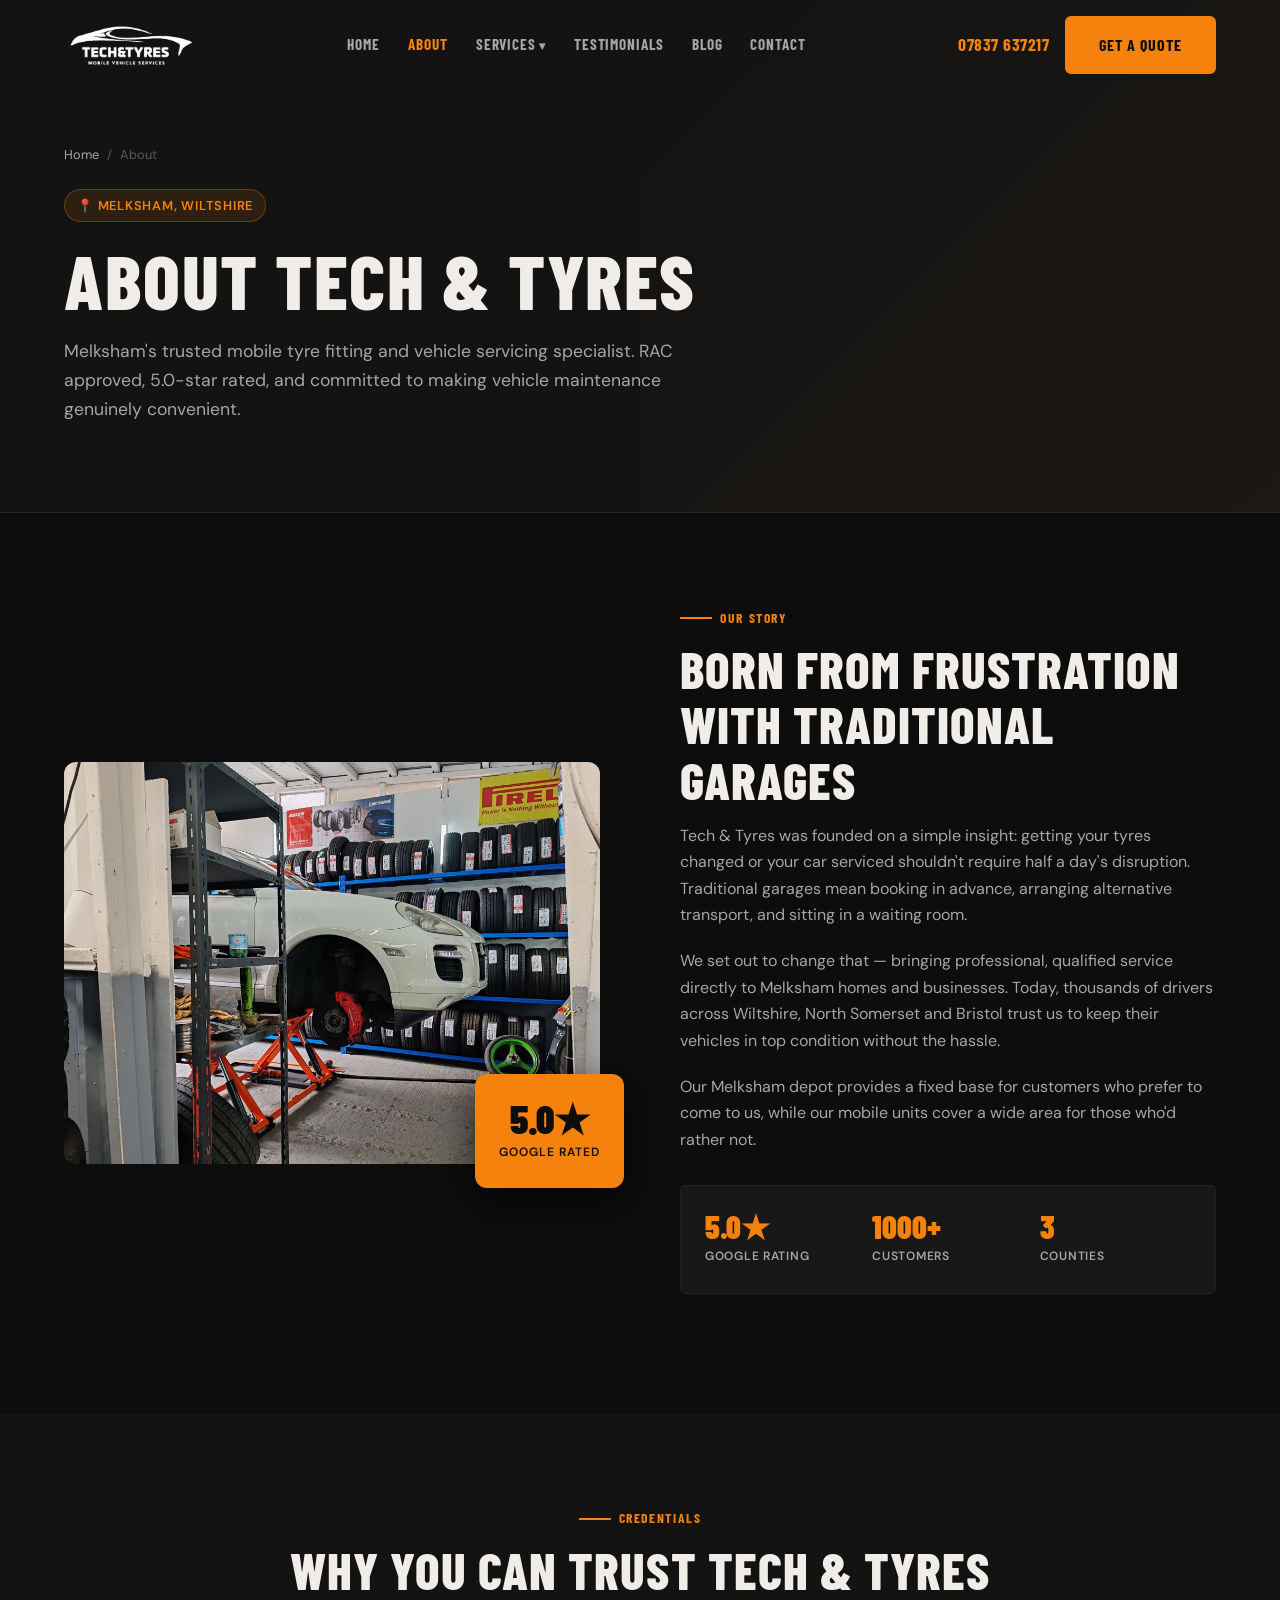
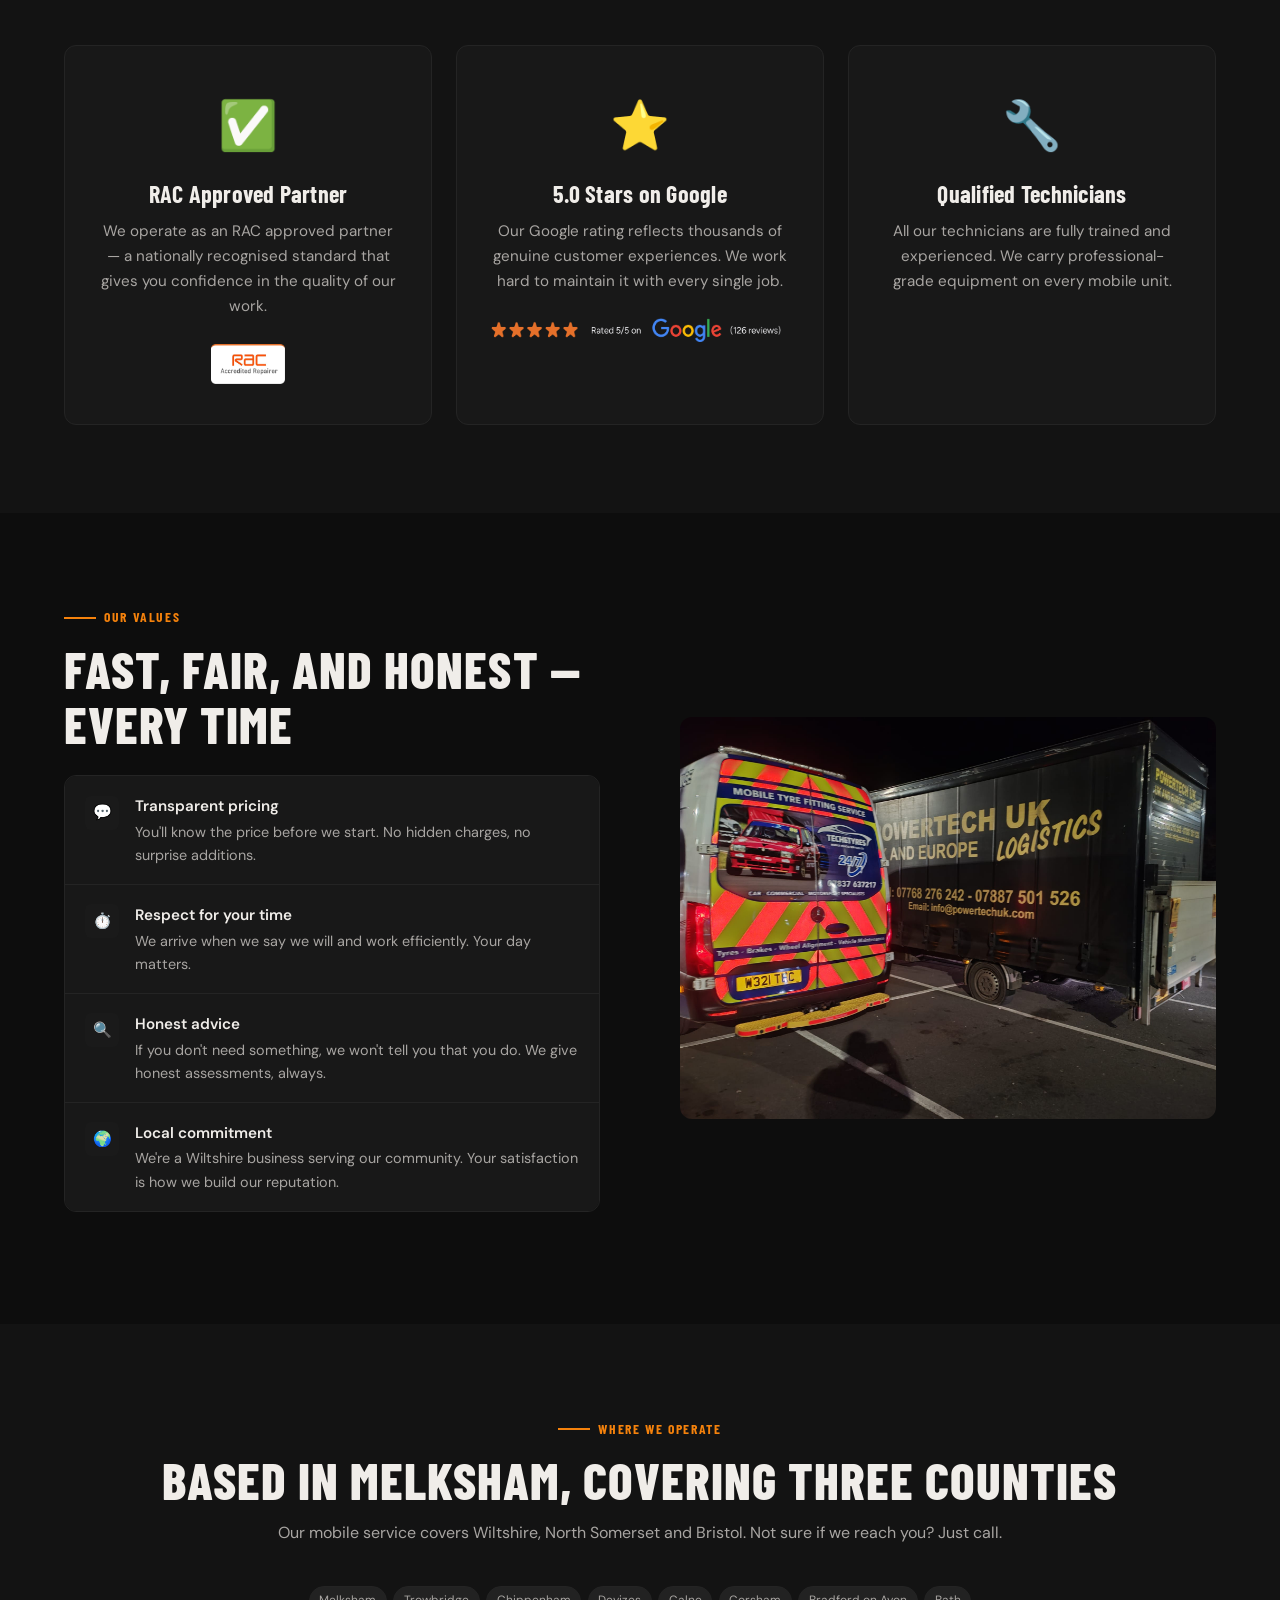
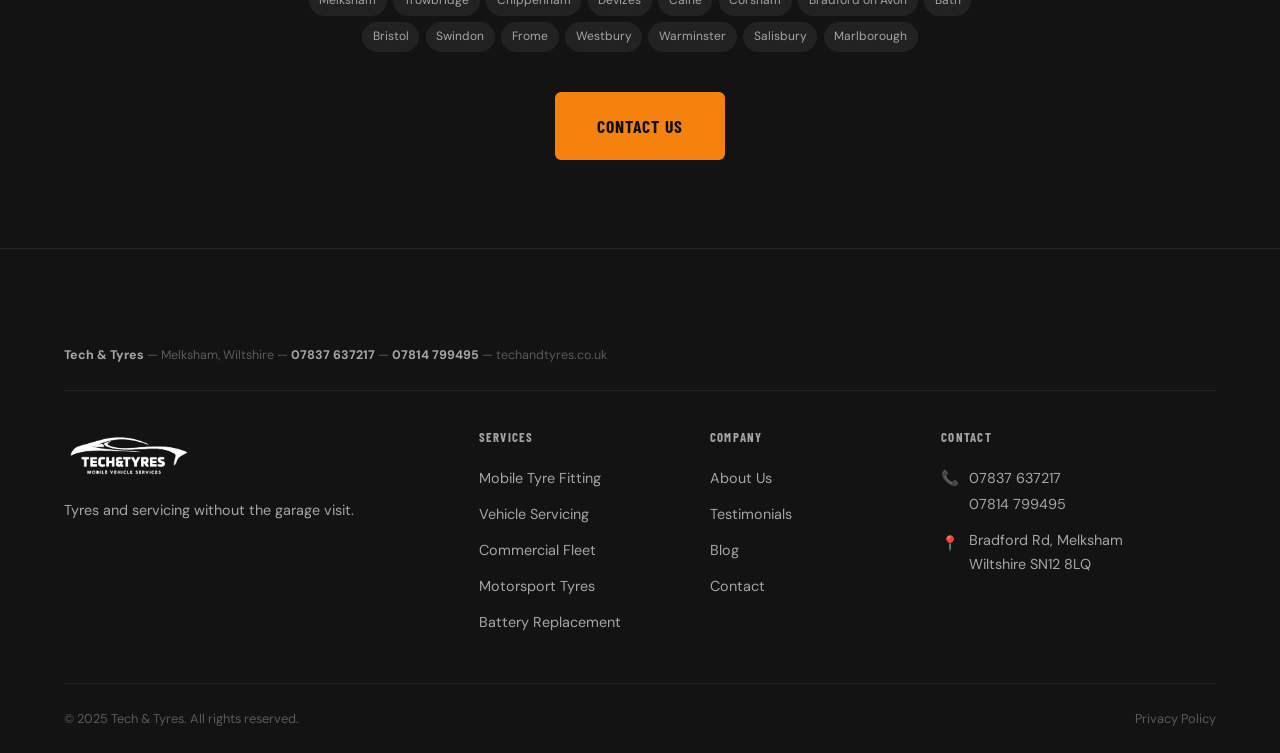
==== about.html @ 13a35263 "Initial commit" ====
<!DOCTYPE html>
<html lang="en">
<head>
  <meta charset="UTF-8">
  <meta name="viewport" content="width=device-width, initial-scale=1.0">
  <title>About Tech &amp; Tyres | Melksham, Wiltshire</title>
  <meta name="description" content="About Tech &amp; Tyres — RAC approved mobile tyre fitting and vehicle servicing based in Melksham, Wiltshire. Trusted by thousands of drivers across Wiltshire, North Somerset and Bristol.">
  <link rel="canonical" href="https://techandtyres.co.uk/about">
  <link rel="icon" href="downloaded-images/favicon.png" type="image/png">
  <link rel="stylesheet" href="css/styles.css">
</head>
<body>

<header class="header" id="header">
  <div class="header-inner">
    <a href="index.html" class="header-logo"><img src="downloaded-images/logo (2).png" alt="Tech &amp; Tyres" class="logo-light"></a>
    <nav class="nav-links">
      <a href="index.html">Home</a><a href="about.html" class="active">About</a>
      <div class="nav-dropdown"><a href="#">Services</a>
        <div class="dropdown-menu">
          <a href="mobile-tyre-fitting-melksham.html">Mobile Tyre Fitting</a>
          <a href="vehicle-servicing-melksham.html">Vehicle Servicing</a>
          <a href="commercial-fleet-tyre-services-wiltshire.html">Commercial Fleet</a>
          <a href="motorsport-tyres-wiltshire.html">Motorsport Tyres</a>
          <a href="battery-replacement-melksham.html">Battery Replacement</a>
        </div>
      </div>
      <a href="testimonials.html">Testimonials</a><a href="blog.html">Blog</a><a href="contact.html">Contact</a>
    </nav>
    <div class="header-cta">
      <a href="tel:07837637217" class="header-phone">07837 637217</a>
      <a href="contact.html" class="btn btn--primary">Get a Quote</a>
    </div>
    <button class="hamburger" aria-label="Open menu"><span></span><span></span><span></span></button>
  </div>
</header>
<nav class="mobile-nav">
  <a href="index.html">Home</a><a href="about.html">About</a>
  <a href="mobile-tyre-fitting-melksham.html" class="mobile-sub">Mobile Tyre Fitting</a>
  <a href="vehicle-servicing-melksham.html" class="mobile-sub">Vehicle Servicing</a>
  <a href="commercial-fleet-tyre-services-wiltshire.html" class="mobile-sub">Commercial Fleet</a>
  <a href="motorsport-tyres-wiltshire.html" class="mobile-sub">Motorsport Tyres</a>
  <a href="battery-replacement-melksham.html" class="mobile-sub">Battery Replacement</a>
  <a href="testimonials.html">Testimonials</a><a href="blog.html">Blog</a><a href="contact.html">Contact</a>
  <div class="mobile-nav-phone"><a href="tel:07837637217">07837 637217</a></div>
</nav>

<section class="page-hero">
  <div class="container page-hero-inner">
    <nav class="breadcrumb"><a href="index.html">Home</a><span>/</span><span>About</span></nav>
    <div class="location-tag">📍 Melksham, Wiltshire</div>
    <h1>About Tech &amp; Tyres</h1>
    <p>Melksham's trusted mobile tyre fitting and vehicle servicing specialist. RAC approved, 5.0-star rated, and committed to making vehicle maintenance genuinely convenient.</p>
  </div>
</section>

<!-- ABOUT STORY -->
<section class="section">
  <div class="container">
    <div class="about-split">
      <div class="about-img-wrap reveal">
        <img src="downloaded-images/depot-pirelli.jpg" alt="Tech &amp; Tyres depot Melksham" class="about-img-main">
        <div class="about-img-badge">
          <strong>5.0★</strong>
          <span>Google Rated</span>
        </div>
      </div>
      <div class="about-text reveal reveal-delay-2">
        <div class="section-label">Our Story</div>
        <h2>Born From Frustration With Traditional Garages</h2>
        <p>Tech &amp; Tyres was founded on a simple insight: getting your tyres changed or your car serviced shouldn't require half a day's disruption. Traditional garages mean booking in advance, arranging alternative transport, and sitting in a waiting room.</p>
        <p>We set out to change that — bringing professional, qualified service directly to Melksham homes and businesses. Today, thousands of drivers across Wiltshire, North Somerset and Bristol trust us to keep their vehicles in top condition without the hassle.</p>
        <p>Our Melksham depot provides a fixed base for customers who prefer to come to us, while our mobile units cover a wide area for those who'd rather not.</p>
        <div class="about-stats">
          <div class="about-stat"><strong>5.0★</strong><span>Google Rating</span></div>
          <div class="about-stat"><strong>1000+</strong><span>Customers</span></div>
          <div class="about-stat"><strong>3</strong><span>Counties</span></div>
        </div>
      </div>
    </div>
  </div>
</section>

<!-- CREDENTIALS -->
<section class="section section--dark">
  <div class="container">
    <div class="text-center reveal" style="margin-bottom: 3rem;">
      <div class="section-label" style="justify-content: center;">Credentials</div>
      <h2>Why You Can Trust Tech &amp; Tyres</h2>
    </div>
    <div class="grid-3">
      <div class="sidebar-card reveal reveal-delay-1" style="text-align: center; padding: 2.5rem 2rem;">
        <div style="font-size: 3rem; margin-bottom: 1rem;">✅</div>
        <h3 style="font-size: 1.5rem; margin-bottom: 0.75rem;">RAC Approved Partner</h3>
        <p style="color: var(--text-muted); font-size: 0.95rem;">We operate as an RAC approved partner — a nationally recognised standard that gives you confidence in the quality of our work.</p>
        <img src="downloaded-images/RAC.png" alt="RAC Approved" style="height: 40px; margin: 1.5rem auto 0;">
      </div>
      <div class="sidebar-card reveal reveal-delay-2" style="text-align: center; padding: 2.5rem 2rem;">
        <div style="font-size: 3rem; margin-bottom: 1rem;">⭐</div>
        <h3 style="font-size: 1.5rem; margin-bottom: 0.75rem;">5.0 Stars on Google</h3>
        <p style="color: var(--text-muted); font-size: 0.95rem;">Our Google rating reflects thousands of genuine customer experiences. We work hard to maintain it with every single job.</p>
        <img src="downloaded-images/Rating.png" alt="5.0 Star Rating" style="height: 24px; margin: 1.5rem auto 0;">
      </div>
      <div class="sidebar-card reveal reveal-delay-3" style="text-align: center; padding: 2.5rem 2rem;">
        <div style="font-size: 3rem; margin-bottom: 1rem;">🔧</div>
        <h3 style="font-size: 1.5rem; margin-bottom: 0.75rem;">Qualified Technicians</h3>
        <p style="color: var(--text-muted); font-size: 0.95rem;">All our technicians are fully trained and experienced. We carry professional-grade equipment on every mobile unit.</p>
      </div>
    </div>
  </div>
</section>

<!-- WHAT WE BELIEVE -->
<section class="section">
  <div class="container">
    <div class="grid-2 reveal" style="gap: 5rem;">
      <div>
        <div class="section-label">Our Values</div>
        <h2>Fast, Fair, and Honest — Every Time</h2>
        <div class="feature-list" style="margin-top: 1.5rem;">
          <div class="feature-item"><div class="feature-icon">💬</div><div><strong>Transparent pricing</strong><p>You'll know the price before we start. No hidden charges, no surprise additions.</p></div></div>
          <div class="feature-item"><div class="feature-icon">⏱️</div><div><strong>Respect for your time</strong><p>We arrive when we say we will and work efficiently. Your day matters.</p></div></div>
          <div class="feature-item"><div class="feature-icon">🔍</div><div><strong>Honest advice</strong><p>If you don't need something, we won't tell you that you do. We give honest assessments, always.</p></div></div>
          <div class="feature-item"><div class="feature-icon">🌍</div><div><strong>Local commitment</strong><p>We're a Wiltshire business serving our community. Your satisfaction is how we build our reputation.</p></div></div>
        </div>
      </div>
      <div>
        <img src="downloaded-images/van-night.jpg" alt="Tech &amp; Tyres mobile service van" style="border-radius: 12px; width: 100%; aspect-ratio: 4/3; object-fit: cover;">
      </div>
    </div>
  </div>
</section>

<!-- COVERAGE -->
<section class="section section--dark">
  <div class="container">
    <div class="text-center reveal" style="margin-bottom: 2.5rem;">
      <div class="section-label" style="justify-content: center;">Where We Operate</div>
      <h2>Based in Melksham, Covering Three Counties</h2>
      <p style="color: var(--text-muted); margin: 0.75rem auto 0;">Our mobile service covers Wiltshire, North Somerset and Bristol. Not sure if we reach you? Just call.</p>
    </div>
    <div class="coverage-tags reveal" style="justify-content: center; max-width: 700px; margin: 0 auto 2.5rem;">
      <span class="coverage-tag">Melksham</span><span class="coverage-tag">Trowbridge</span><span class="coverage-tag">Chippenham</span>
      <span class="coverage-tag">Devizes</span><span class="coverage-tag">Calne</span><span class="coverage-tag">Corsham</span>
      <span class="coverage-tag">Bradford on Avon</span><span class="coverage-tag">Bath</span><span class="coverage-tag">Bristol</span>
      <span class="coverage-tag">Swindon</span><span class="coverage-tag">Frome</span><span class="coverage-tag">Westbury</span>
      <span class="coverage-tag">Warminster</span><span class="coverage-tag">Salisbury</span><span class="coverage-tag">Marlborough</span>
    </div>
    <div class="text-center reveal">
      <a href="contact.html" class="btn btn--primary btn--lg">Contact Us</a>
    </div>
  </div>
</section>

<footer class="footer">
  <div class="container">
    <div class="footer-nap"><p><strong>Tech &amp; Tyres</strong> — Melksham, Wiltshire — <strong>07837 637217</strong> — <strong>07814 799495</strong> — <a href="https://techandtyres.co.uk">techandtyres.co.uk</a></p></div>
    <div class="footer-grid">
      <div class="footer-brand"><img src="downloaded-images/logo (2).png" alt="Tech &amp; Tyres" class="footer-logo"><p class="footer-tagline">Tyres and servicing without the garage visit.</p></div>
      <div class="footer-col"><h5>Services</h5><ul class="footer-links">
        <li><a href="mobile-tyre-fitting-melksham.html">Mobile Tyre Fitting</a></li>
        <li><a href="vehicle-servicing-melksham.html">Vehicle Servicing</a></li>
        <li><a href="commercial-fleet-tyre-services-wiltshire.html">Commercial Fleet</a></li>
        <li><a href="motorsport-tyres-wiltshire.html">Motorsport Tyres</a></li>
        <li><a href="battery-replacement-melksham.html">Battery Replacement</a></li>
      </ul></div>
      <div class="footer-col"><h5>Company</h5><ul class="footer-links">
        <li><a href="about.html">About Us</a></li><li><a href="testimonials.html">Testimonials</a></li><li><a href="blog.html">Blog</a></li><li><a href="contact.html">Contact</a></li>
      </ul></div>
      <div class="footer-col"><h5>Contact</h5>
        <div class="footer-contact-item"><span class="footer-icon">📞</span><div><a href="tel:07837637217">07837 637217</a><br><a href="tel:07814799495">07814 799495</a></div></div>
        <div class="footer-contact-item"><span class="footer-icon">📍</span><span>Bradford Rd, Melksham<br>Wiltshire SN12 8LQ</span></div>
      </div>
    </div>
    <div class="footer-bottom"><p>© 2025 Tech &amp; Tyres. All rights reserved.</p><p><a href="#">Privacy Policy</a></p></div>
  </div>
</footer>
<div class="mobile-sticky-cta"><a href="tel:07837637217">📞 Call Now — 07837 637217</a></div>
<script src="js/main.js"></script>
</body>
</html>
---- css/styles.css ----
/* ============================================================
   TECH & TYRES — Design System
   Industrial Workshop Aesthetic
   Fonts: Barlow Condensed (headings) + DM Sans (body)
   Accent: Molten Amber #F5820C on Near-Black #0C0C0C
   ============================================================ */

@import url('https://fonts.googleapis.com/css2?family=Barlow+Condensed:wght@400;600;700;800;900&family=DM+Sans:ital,opsz,wght@0,9..40,300;0,9..40,400;0,9..40,500;0,9..40,600;1,9..40,400&display=swap');

/* ─── DESIGN TOKENS ─── */
:root {
  --bg:            #0D0D0D;
  --bg-2:          #131313;
  --bg-3:          #1A1A1A;
  --bg-4:          #222222;
  --card:          #181818;
  --card-hover:    #202020;

  --accent:        #F5820C;
  --accent-light:  #FF9A30;
  --accent-dark:   #D4690A;
  --accent-glow:   rgba(245, 130, 12, 0.12);

  --text:          #F0EDE9;
  --text-muted:    #A8A5A2;
  --text-faint:    #5A5A5A;
  --border:        #242424;
  --border-light:  #2E2E2E;

  --steel:         #5B7FA6;
  --success:       #3FB950;
  --white:         #FFFFFF;

  --font-head:     'Barlow Condensed', sans-serif;
  --font-body:     'DM Sans', sans-serif;

  --container:     1200px;
  --radius:        6px;
  --radius-lg:     12px;

  --shadow:        0 4px 20px rgba(0,0,0,0.5);
  --shadow-lg:     0 12px 40px rgba(0,0,0,0.7);
  --shadow-accent: 0 0 30px rgba(245, 130, 12, 0.25);

  --transition:    0.25s ease;
  --transition-slow: 0.4s ease;
}

/* ─── RESET & BASE ─── */
*, *::before, *::after { box-sizing: border-box; margin: 0; padding: 0; }
html { scroll-behavior: smooth; }
body {
  font-family: var(--font-body);
  background: var(--bg);
  color: var(--text);
  font-size: 16px;
  line-height: 1.65;
  -webkit-font-smoothing: antialiased;
  overflow-x: hidden;
}
img { max-width: 100%; height: auto; display: block; }
a { color: inherit; text-decoration: none; }
ul { list-style: none; }
button { cursor: pointer; font-family: var(--font-body); }
input, textarea, select {
  font-family: var(--font-body);
  font-size: 1rem;
}

/* ─── TYPOGRAPHY ─── */
h1, h2, h3, h4, h5 {
  font-family: var(--font-head);
  line-height: 1.08;
  font-weight: 800;
  color: var(--text);
}
h1, h2 {
  text-transform: uppercase;
  letter-spacing: 0.02em;
}
h3 {
  font-size: clamp(1.35rem, 2.5vw, 1.85rem);
  font-weight: 700;
  letter-spacing: 0.01em;
}
h4 { font-size: 1.2rem; font-weight: 700; letter-spacing: 0.01em; }
h5 { font-size: 1rem; font-weight: 700; text-transform: uppercase; letter-spacing: 0.06em; }
h1 { font-size: clamp(2.8rem, 6vw, 5.5rem); }
h2 { font-size: clamp(2rem, 4vw, 3.5rem); }
p { max-width: 68ch; }

.text-accent { color: var(--accent); }
.text-muted   { color: var(--text-muted); }
.text-center  { text-align: center; }
.text-upper   { text-transform: uppercase; letter-spacing: 0.08em; font-size: 0.8rem; font-weight: 600; }

/* ─── LAYOUT UTILITIES ─── */
.container {
  max-width: var(--container);
  margin: 0 auto;
  padding: 0 1.5rem;
}
.section { padding: 5.5rem 0; }
.section--dark { background: var(--bg-2); }
.section--darker { background: var(--bg-3); }

.grid-2 { display: grid; grid-template-columns: 1fr 1fr; gap: 2rem; align-items: center; }
.grid-3 { display: grid; grid-template-columns: repeat(3, 1fr); gap: 1.5rem; }
.grid-4 { display: grid; grid-template-columns: repeat(4, 1fr); gap: 1.5rem; }
.flex-center { display: flex; align-items: center; justify-content: center; }
.flex-between { display: flex; align-items: center; justify-content: space-between; }
.flex-gap { display: flex; align-items: center; gap: 1rem; flex-wrap: wrap; }
.mt-1 { margin-top: 0.5rem; }
.mt-2 { margin-top: 1rem; }
.mt-3 { margin-top: 1.5rem; }
.mt-4 { margin-top: 2rem; }

/* ─── SECTION LABEL ─── */
.section-label {
  display: inline-flex;
  align-items: center;
  gap: 0.5rem;
  font-family: var(--font-head);
  font-size: 0.85rem;
  font-weight: 700;
  text-transform: uppercase;
  letter-spacing: 0.12em;
  color: var(--accent);
  margin-bottom: 0.75rem;
}
.section-label::before {
  content: '';
  display: inline-block;
  width: 2rem;
  height: 2px;
  background: var(--accent);
}
.section-heading {
  margin-bottom: 0.75rem;
}
.section-heading + p {
  color: var(--text-muted);
  margin-bottom: 3rem;
  font-size: 1.05rem;
}

/* ─── HAZARD DIVIDER ─── */
.hazard-divider {
  height: 4px;
  background: repeating-linear-gradient(
    -60deg,
    var(--accent)   0px,
    var(--accent)   12px,
    transparent     12px,
    transparent     22px
  );
  opacity: 0.6;
  margin: 1rem 0;
}

/* ─── BUTTONS ─── */
.btn {
  display: inline-flex;
  align-items: center;
  gap: 0.5rem;
  padding: 0.85rem 2rem;
  font-family: var(--font-head);
  font-size: 1rem;
  font-weight: 700;
  text-transform: uppercase;
  letter-spacing: 0.06em;
  border-radius: var(--radius);
  border: 2px solid transparent;
  transition: all var(--transition);
  white-space: nowrap;
}
.btn--primary {
  background: var(--accent);
  color: var(--bg);
  border-color: var(--accent);
}
.btn--primary:hover {
  background: var(--accent-light);
  border-color: var(--accent-light);
  transform: translateY(-2px);
  box-shadow: var(--shadow-accent);
}
.btn--outline {
  background: transparent;
  color: var(--text);
  border-color: var(--border-light);
}
.btn--outline:hover {
  border-color: var(--accent);
  color: var(--accent);
  transform: translateY(-2px);
}
.btn--ghost {
  background: transparent;
  color: var(--accent);
  border-color: var(--accent);
}
.btn--ghost:hover {
  background: var(--accent);
  color: var(--bg);
}
.btn--lg {
  padding: 1.1rem 2.5rem;
  font-size: 1.1rem;
}
.btn-group {
  display: flex;
  gap: 1rem;
  flex-wrap: wrap;
}

/* ─── HEADER ─── */
.header {
  position: fixed;
  top: 0; left: 0; right: 0;
  z-index: 1000;
  background: transparent;
  transition: background var(--transition-slow), box-shadow var(--transition-slow), border-color var(--transition-slow);
  border-bottom: 1px solid transparent;
}
.header.scrolled {
  background: rgba(13, 13, 13, 0.96);
  border-bottom-color: var(--border);
  backdrop-filter: blur(16px);
  -webkit-backdrop-filter: blur(16px);
}
.header-inner {
  display: flex;
  align-items: center;
  justify-content: space-between;
  padding: 1rem 1.5rem;
  max-width: var(--container);
  margin: 0 auto;
}
.header-logo img {
  height: 50px;
  width: auto;
}
.header-logo .logo-dark { display: none; }
.header-logo .logo-light { display: block; }

/* NAV */
.nav-links {
  display: flex;
  align-items: center;
  gap: 0.25rem;
}
.nav-links a {
  font-family: var(--font-head);
  font-size: 0.95rem;
  font-weight: 700;
  text-transform: uppercase;
  letter-spacing: 0.06em;
  color: var(--text-muted);
  padding: 0.5rem 0.75rem;
  border-radius: var(--radius);
  transition: color var(--transition);
}
.nav-links a:hover,
.nav-links a.active { color: var(--accent); }

/* Services dropdown */
.nav-dropdown { position: relative; }
.nav-dropdown > a::after {
  content: ' ▾';
  font-size: 0.75rem;
}
.dropdown-menu {
  display: none;
  position: absolute;
  top: calc(100% + 0.5rem);
  left: 0;
  background: var(--bg-3);
  border: 1px solid var(--border-light);
  border-radius: var(--radius);
  min-width: 260px;
  padding: 0.5rem 0;
  box-shadow: var(--shadow-lg);
  z-index: 100;
}
.nav-dropdown:hover .dropdown-menu { display: block; }
.dropdown-menu a {
  display: block;
  padding: 0.6rem 1.25rem;
  font-size: 0.88rem;
  border-radius: 0;
  white-space: nowrap;
}
.dropdown-menu a:hover { background: var(--bg-4); }

.header-cta {
  display: flex;
  align-items: center;
  gap: 1rem;
}
.header-phone {
  font-family: var(--font-head);
  font-size: 1.1rem;
  font-weight: 700;
  color: var(--accent);
  letter-spacing: 0.03em;
}
.header-phone:hover { color: var(--accent-light); }

/* HAMBURGER */
.hamburger {
  display: none;
  flex-direction: column;
  gap: 5px;
  background: none;
  border: none;
  padding: 0.25rem;
}
.hamburger span {
  display: block;
  width: 24px;
  height: 2px;
  background: var(--text);
  transition: all var(--transition);
}
.hamburger.open span:nth-child(1) { transform: translateY(7px) rotate(45deg); }
.hamburger.open span:nth-child(2) { opacity: 0; }
.hamburger.open span:nth-child(3) { transform: translateY(-7px) rotate(-45deg); }

/* MOBILE NAV OVERLAY */
.mobile-nav {
  display: none;
  position: fixed;
  inset: 0;
  background: var(--bg);
  z-index: 999;
  padding: 6rem 2rem 2rem;
  flex-direction: column;
  gap: 0.5rem;
  overflow-y: auto;
}
.mobile-nav.open { display: flex; }
.mobile-nav a {
  font-family: var(--font-head);
  font-size: 2rem;
  font-weight: 800;
  text-transform: uppercase;
  letter-spacing: 0.04em;
  color: var(--text);
  padding: 0.5rem 0;
  border-bottom: 1px solid var(--border);
  transition: color var(--transition);
}
.mobile-nav a:hover { color: var(--accent); }
.mobile-nav .mobile-sub {
  padding-left: 1.5rem;
  font-size: 1.4rem;
  color: var(--text-muted);
}
.mobile-nav-phone {
  margin-top: auto;
  padding-top: 2rem;
  font-family: var(--font-head);
  font-size: 1.5rem;
  font-weight: 700;
  color: var(--accent);
}

/* ─── HERO (HOMEPAGE) ─── */
.hero {
  position: relative;
  min-height: 100vh;
  display: flex;
  align-items: center;
  overflow: hidden;
  background: var(--bg);
}
.hero-bg {
  position: absolute;
  inset: 0;
  background-image: url('../downloaded-images/Hero.png');
  background-size: cover;
  background-position: center 30%;
  opacity: 0.35;
  filter: grayscale(30%);
}
.hero-bg::after {
  content: '';
  position: absolute;
  inset: 0;
  background: linear-gradient(
    105deg,
    rgba(12,12,12,0.98) 0%,
    rgba(12,12,12,0.82) 50%,
    rgba(12,12,12,0.4) 100%
  );
}
.hero-content {
  position: relative;
  z-index: 2;
  max-width: var(--container);
  margin: 0 auto;
  padding: 0 1.5rem;
  padding-top: 7rem;
}
.hero-eyebrow {
  display: inline-flex;
  align-items: center;
  gap: 0.75rem;
  font-family: var(--font-head);
  font-size: 0.85rem;
  font-weight: 700;
  text-transform: uppercase;
  letter-spacing: 0.15em;
  color: var(--accent);
  margin-bottom: 1.25rem;
  opacity: 0;
  animation: fadeUp 0.6s ease 0.2s forwards;
}
.hero-eyebrow::before {
  content: '';
  width: 2.5rem;
  height: 2px;
  background: var(--accent);
}
.hero h1 {
  font-size: clamp(3rem, 7vw, 6.5rem);
  font-weight: 900;
  line-height: 0.95;
  max-width: 14ch;
  opacity: 0;
  animation: fadeUp 0.7s ease 0.35s forwards;
}
.hero h1 em {
  font-style: normal;
  color: var(--accent);
}
.hero-sub {
  font-size: clamp(1rem, 1.8vw, 1.2rem);
  color: var(--text-muted);
  max-width: 48ch;
  margin-top: 1.5rem;
  opacity: 0;
  animation: fadeUp 0.7s ease 0.5s forwards;
}
.hero-actions {
  display: flex;
  gap: 1rem;
  flex-wrap: wrap;
  margin-top: 2.5rem;
  opacity: 0;
  animation: fadeUp 0.7s ease 0.65s forwards;
}
.hero-phone-cta {
  display: flex;
  align-items: center;
  gap: 0.75rem;
  margin-top: 2.5rem;
  padding: 1.25rem 2rem;
  background: rgba(245, 130, 12, 0.08);
  border: 1px solid rgba(245, 130, 12, 0.3);
  border-radius: var(--radius);
  opacity: 0;
  animation: fadeUp 0.7s ease 0.8s forwards;
  max-width: fit-content;
}
.hero-phone-cta .phone-icon {
  width: 42px; height: 42px;
  background: var(--accent);
  border-radius: 50%;
  display: flex; align-items: center; justify-content: center;
  font-size: 1.2rem;
  flex-shrink: 0;
}
.hero-phone-cta .phone-label {
  font-size: 0.75rem;
  text-transform: uppercase;
  letter-spacing: 0.1em;
  color: var(--text-muted);
  font-weight: 600;
}
.hero-phone-cta .phone-num {
  font-family: var(--font-head);
  font-size: 1.6rem;
  font-weight: 800;
  color: var(--accent);
  letter-spacing: 0.03em;
  line-height: 1;
}
.hero-scroll {
  position: absolute;
  bottom: 2.5rem;
  left: 50%;
  transform: translateX(-50%);
  display: flex;
  flex-direction: column;
  align-items: center;
  gap: 0.5rem;
  color: var(--text-faint);
  font-size: 0.7rem;
  text-transform: uppercase;
  letter-spacing: 0.1em;
  z-index: 2;
  animation: bounce 2s infinite;
}
.scroll-line {
  width: 1px;
  height: 3rem;
  background: linear-gradient(to bottom, var(--accent), transparent);
}

/* ─── TRUST BAR ─── */
.trust-bar {
  background: var(--bg-2);
  border-top: 1px solid var(--border);
  border-bottom: 1px solid var(--border);
  padding: 0;
}
.trust-bar-inner {
  display: flex;
  align-items: stretch;
  justify-content: center;
  gap: 0;
  flex-wrap: wrap;
}
.trust-item {
  display: flex;
  align-items: center;
  gap: 0.75rem;
  padding: 1.1rem 1.75rem;
  border-right: 1px solid var(--border);
}
.trust-item:last-child { border-right: none; }
.trust-icon {
  width: 36px; height: 36px;
  background: var(--bg-3);
  border-radius: var(--radius);
  display: flex; align-items: center; justify-content: center;
  font-size: 1rem;
  flex-shrink: 0;
}
.trust-text strong {
  display: block;
  font-family: var(--font-head);
  font-size: 0.95rem;
  font-weight: 700;
  text-transform: uppercase;
  letter-spacing: 0.05em;
  color: var(--text);
}
.trust-text span {
  font-size: 0.72rem;
  color: var(--text-muted);
  letter-spacing: 0.02em;
}
.trust-badge-img {
  height: 32px;
  width: auto;
  opacity: 0.75;
  filter: grayscale(30%);
}

/* ─── SERVICE CARDS ─── */
.services-grid {
  display: grid;
  grid-template-columns: repeat(auto-fill, minmax(320px, 1fr));
  gap: 1.5rem;
}
.service-card {
  background: var(--card);
  border: 1px solid var(--border);
  border-top: 3px solid var(--border);
  border-radius: var(--radius-lg);
  overflow: hidden;
  transition: all var(--transition);
  display: flex;
  flex-direction: column;
}
.service-card:hover {
  border-color: var(--accent);
  border-top-color: var(--accent);
  transform: translateY(-5px);
  box-shadow: 0 12px 40px rgba(0,0,0,0.5), 0 0 0 0 transparent;
}
.service-card-img {
  width: 100%;
  height: 220px;
  object-fit: cover;
  transition: transform 0.5s ease;
  filter: brightness(0.92);
}
.service-card:hover .service-card-img { transform: scale(1.04); filter: brightness(1); }
.service-card-img-wrap { overflow: hidden; }
.service-card-body {
  padding: 1.75rem;
  flex: 1;
  display: flex;
  flex-direction: column;
}
.service-card-body h3 {
  font-size: 1.4rem;
  margin-bottom: 0.6rem;
}
.service-card-body p {
  color: var(--text-muted);
  font-size: 0.93rem;
  line-height: 1.7;
  flex: 1;
  margin-bottom: 1.5rem;
}
.service-link {
  font-family: var(--font-head);
  font-size: 0.85rem;
  font-weight: 700;
  text-transform: uppercase;
  letter-spacing: 0.1em;
  color: var(--accent);
  display: inline-flex;
  align-items: center;
  gap: 0.4rem;
  transition: gap var(--transition);
}
.service-link:hover { gap: 0.7rem; }
.service-link::after { content: '→'; }

/* ─── PROCESS STEPS ─── */
.process-steps {
  display: grid;
  grid-template-columns: repeat(3, 1fr);
  gap: 2rem;
  position: relative;
}
.process-steps::before {
  content: '';
  position: absolute;
  top: 80px;
  left: calc(16.66% + 1rem);
  right: calc(16.66% + 1rem);
  height: 2px;
  background: repeating-linear-gradient(90deg, var(--accent) 0, var(--accent) 8px, transparent 8px, transparent 16px);
}
.process-step { text-align: center; }
.process-step-num {
  font-family: var(--font-head);
  font-size: 4rem;
  font-weight: 900;
  color: var(--accent);
  line-height: 1;
  margin-bottom: 0;
  opacity: 0.25;
}
.process-step-img {
  width: 100%;
  max-width: 240px;
  margin: 0.5rem auto;
  border-radius: var(--radius);
  aspect-ratio: 4/3;
  object-fit: cover;
  border: 1px solid var(--border);
}
.process-step h3 {
  font-size: 1.4rem;
  margin-bottom: 0.5rem;
}
.process-step p {
  color: var(--text-muted);
  font-size: 0.9rem;
  max-width: 28ch;
  margin: 0 auto;
}

/* ─── CTA BANNER ─── */
.cta-banner {
  position: relative;
  overflow: hidden;
  padding: 6rem 0;
  background: var(--bg);
}
.cta-banner-bg {
  position: absolute;
  inset: 0;
  background-image: url('../downloaded-images/cta.png');
  background-size: cover;
  background-position: center;
  opacity: 0.2;
  filter: grayscale(50%);
}
.cta-banner-bg::after {
  content: '';
  position: absolute;
  inset: 0;
  background: linear-gradient(90deg, rgba(12,12,12,0.95) 0%, rgba(12,12,12,0.7) 100%);
}
.cta-banner-content {
  position: relative;
  z-index: 2;
  text-align: center;
}
.cta-banner-content h2 { margin-bottom: 1rem; }
.cta-banner-content p {
  color: var(--text-muted);
  font-size: 1.1rem;
  margin: 0 auto 2.5rem;
}
.cta-phone-large {
  font-family: var(--font-head);
  font-size: clamp(2.5rem, 5vw, 4rem);
  font-weight: 900;
  color: var(--accent);
  letter-spacing: 0.04em;
  display: block;
  margin-bottom: 2rem;
}
.cta-phone-large:hover { color: var(--accent-light); }

/* ─── REVIEWS SECTION ─── */
.reviews-section { background: var(--bg-2); }
.reviews-header {
  display: flex;
  align-items: flex-end;
  justify-content: space-between;
  gap: 2rem;
  margin-bottom: 3rem;
  flex-wrap: wrap;
}
.reviews-badges {
  display: flex;
  align-items: center;
  gap: 1.5rem;
  flex-shrink: 0;
}
.reviews-badge-item img { height: 40px; width: auto; opacity: 0.85; }
.rating-display {
  display: flex;
  align-items: center;
  gap: 0.75rem;
}
.rating-stars {
  display: flex;
  gap: 3px;
  font-size: 1.3rem;
}
.rating-stars span { color: var(--accent); }
.rating-num {
  font-family: var(--font-head);
  font-size: 3rem;
  font-weight: 900;
  color: var(--accent);
  line-height: 1;
}
.rating-label { font-size: 0.85rem; color: var(--text-muted); }

/* GHL Widget */
.ghl-widget-wrap {
  border-radius: var(--radius-lg);
  overflow: hidden;
  background: var(--card);
  border: 1px solid var(--border);
}
.ghl-widget-wrap iframe {
  display: block;
  width: 100%;
  border: none;
  min-height: 600px;
}
.ghl-placeholder {
  padding: 4rem 2rem;
  text-align: center;
  border: 2px dashed var(--border-light);
  border-radius: var(--radius-lg);
  background: var(--card);
}
.ghl-placeholder h3 {
  font-size: 1.5rem;
  margin-bottom: 0.5rem;
  color: var(--text-muted);
}
.ghl-placeholder p {
  color: var(--text-faint);
  font-size: 0.9rem;
  margin: 0 auto;
}
.ghl-placeholder code {
  display: inline-block;
  background: var(--bg-4);
  padding: 0.2rem 0.6rem;
  border-radius: 4px;
  font-size: 0.85rem;
  color: var(--accent);
  margin-top: 0.5rem;
}

/* ─── ABOUT SPLIT ─── */
.about-split { display: grid; grid-template-columns: 1fr 1fr; gap: 5rem; align-items: center; }
.about-img-wrap { position: relative; }
.about-img-main {
  width: 100%;
  border-radius: var(--radius-lg);
  object-fit: cover;
  aspect-ratio: 4/3;
}
.about-img-badge {
  position: absolute;
  bottom: -1.5rem;
  right: -1.5rem;
  background: var(--accent);
  color: var(--bg);
  padding: 1.5rem;
  border-radius: var(--radius-lg);
  text-align: center;
  box-shadow: var(--shadow-lg);
}
.about-img-badge strong {
  display: block;
  font-family: var(--font-head);
  font-size: 2.5rem;
  font-weight: 900;
  line-height: 1;
}
.about-img-badge span {
  font-size: 0.75rem;
  font-weight: 600;
  text-transform: uppercase;
  letter-spacing: 0.08em;
}
.about-text { }
.about-text h2 { margin-bottom: 1rem; }
.about-text p { color: var(--text-muted); margin-bottom: 1.25rem; }
.about-stats {
  display: grid;
  grid-template-columns: repeat(3, 1fr);
  gap: 1rem;
  margin: 2rem 0;
  padding: 1.5rem;
  background: var(--card);
  border: 1px solid var(--border);
  border-radius: var(--radius);
}
.about-stat strong {
  display: block;
  font-family: var(--font-head);
  font-size: 2rem;
  font-weight: 900;
  color: var(--accent);
  line-height: 1;
}
.about-stat span {
  font-size: 0.75rem;
  color: var(--text-muted);
  text-transform: uppercase;
  letter-spacing: 0.06em;
  font-weight: 600;
}

/* ─── FEATURE LIST ─── */
.feature-list {
  display: flex;
  flex-direction: column;
  gap: 0;
  margin: 1.5rem 0;
  border: 1px solid var(--border);
  border-radius: var(--radius-lg);
  overflow: hidden;
}
.feature-item {
  display: flex;
  align-items: flex-start;
  gap: 1rem;
  padding: 1.1rem 1.25rem;
  border-bottom: 1px solid var(--border);
  background: var(--card);
  transition: background var(--transition);
}
.feature-item:last-child { border-bottom: none; }
.feature-item:hover { background: var(--card-hover); }
.feature-icon {
  width: 34px; height: 34px;
  background: var(--bg-3);
  border-radius: var(--radius);
  display: flex; align-items: center; justify-content: center;
  font-size: 0.95rem;
  flex-shrink: 0;
  margin-top: 0.1rem;
}
.feature-item p { color: var(--text-muted); font-size: 0.9rem; line-height: 1.6; margin-bottom: 0; }
.feature-item strong {
  display: block;
  font-weight: 600;
  font-size: 0.95rem;
  color: var(--text);
  margin-bottom: 0.1rem;
}

/* ─── PAGE HERO (Inner pages) ─── */
.page-hero {
  padding: 9rem 0 4rem;
  background: var(--bg-2);
  border-bottom: 1px solid var(--border);
  position: relative;
  overflow: hidden;
}
.page-hero::before {
  content: '';
  position: absolute;
  top: 0; right: 0;
  width: 50%;
  height: 100%;
  background: linear-gradient(135deg, transparent 0%, rgba(245,130,12,0.04) 100%);
  pointer-events: none;
}
.page-hero-inner { position: relative; z-index: 2; }
.breadcrumb {
  display: flex;
  align-items: center;
  gap: 0.5rem;
  font-size: 0.8rem;
  color: var(--text-muted);
  margin-bottom: 1.5rem;
  flex-wrap: wrap;
}
.breadcrumb a { color: var(--text-muted); transition: color var(--transition); }
.breadcrumb a:hover { color: var(--accent); }
.breadcrumb span { color: var(--text-faint); }
.page-hero h1 { max-width: 20ch; margin-bottom: 1rem; }
.page-hero .location-tag {
  display: inline-flex;
  align-items: center;
  gap: 0.4rem;
  background: var(--accent-glow);
  border: 1px solid rgba(245,130,12,0.3);
  color: var(--accent);
  padding: 0.3rem 0.75rem;
  border-radius: 100px;
  font-size: 0.8rem;
  font-weight: 600;
  text-transform: uppercase;
  letter-spacing: 0.06em;
  margin-bottom: 1rem;
}
.page-hero p {
  color: var(--text-muted);
  font-size: 1.1rem;
  max-width: 56ch;
  margin: 0.75rem 0 1.5rem;
}

/* ─── SERVICE DETAIL PAGE ─── */
.service-detail-grid {
  display: grid;
  grid-template-columns: 1fr 340px;
  gap: 3rem;
  align-items: start;
}
.service-detail-img {
  width: 100%;
  border-radius: var(--radius-lg);
  margin-bottom: 2rem;
  aspect-ratio: 16/9;
  object-fit: cover;
}
.service-detail-gallery {
  display: grid;
  grid-template-columns: 1fr 1fr;
  gap: 0.75rem;
  margin-bottom: 2rem;
}
.service-detail-gallery img {
  border-radius: var(--radius);
  aspect-ratio: 4/3;
  object-fit: cover;
  width: 100%;
}

/* Sidebar */
.service-sidebar {
  position: sticky;
  top: 6rem;
  display: flex;
  flex-direction: column;
  gap: 1.25rem;
}
.sidebar-card {
  background: var(--card);
  border: 1px solid var(--border);
  border-radius: var(--radius-lg);
  padding: 1.5rem;
}
.sidebar-card h4 {
  font-size: 0.8rem;
  font-weight: 700;
  text-transform: uppercase;
  letter-spacing: 0.1em;
  color: var(--text-faint);
  margin-bottom: 1rem;
  padding-bottom: 0.75rem;
  border-bottom: 1px solid var(--border);
}
.sidebar-cta-card {
  background: var(--accent);
  color: var(--bg);
  border-color: var(--accent);
}
.sidebar-cta-card h4 { color: rgba(0,0,0,0.6); border-color: rgba(0,0,0,0.12); }
.sidebar-cta-card p { color: rgba(0,0,0,0.75); font-size: 0.9rem; margin-bottom: 1.25rem; max-width: none; }
.sidebar-cta-card .btn--primary {
  background: var(--bg);
  color: var(--accent);
  border-color: var(--bg);
  width: 100%;
  justify-content: center;
}
.sidebar-cta-card .btn--primary:hover {
  background: var(--bg-2);
  border-color: var(--bg-2);
}
.sidebar-phone {
  font-family: var(--font-head);
  font-size: 1.8rem;
  font-weight: 800;
  color: var(--bg);
  letter-spacing: 0.03em;
  display: block;
  margin-bottom: 0.25rem;
}
.sidebar-services-list { display: flex; flex-direction: column; gap: 0.5rem; }
.sidebar-services-list a {
  display: flex;
  align-items: center;
  justify-content: space-between;
  padding: 0.6rem 0;
  border-bottom: 1px solid var(--border);
  font-size: 0.9rem;
  color: var(--text-muted);
  transition: color var(--transition);
}
.sidebar-services-list a:last-child { border-bottom: none; }
.sidebar-services-list a:hover { color: var(--accent); }
.sidebar-services-list a::after { content: '→'; font-size: 0.8rem; }
.coverage-tags {
  display: flex;
  flex-wrap: wrap;
  gap: 0.4rem;
}
.coverage-tag {
  background: var(--bg-4);
  border: 1px solid var(--border);
  padding: 0.25rem 0.6rem;
  border-radius: 100px;
  font-size: 0.75rem;
  color: var(--text-muted);
}

/* ─── FAQ ACCORDION ─── */
.faq-list { display: flex; flex-direction: column; gap: 0; border: 1px solid var(--border); border-radius: var(--radius-lg); overflow: hidden; }
.faq-item {
  border-bottom: 1px solid var(--border);
  overflow: hidden;
  background: var(--card);
}
.faq-item:last-child { border-bottom: none; }
.faq-question {
  width: 100%;
  background: none;
  border: none;
  padding: 1.15rem 1.5rem;
  display: flex;
  align-items: center;
  justify-content: space-between;
  gap: 1rem;
  font-family: var(--font-body);
  font-size: 0.95rem;
  font-weight: 600;
  color: var(--text);
  text-align: left;
  transition: color var(--transition), background var(--transition);
}
.faq-question:hover { color: var(--accent); background: var(--card-hover); }
.faq-icon {
  width: 24px; height: 24px;
  border: 1px solid var(--border-light);
  border-radius: 50%;
  display: flex; align-items: center; justify-content: center;
  font-size: 1rem;
  flex-shrink: 0;
  color: var(--accent);
  transition: transform var(--transition);
}
.faq-item.open .faq-icon { transform: rotate(45deg); }
.faq-answer {
  max-height: 0;
  overflow: hidden;
  transition: max-height 0.3s ease, padding 0.3s ease;
}
.faq-item.open .faq-answer { max-height: 300px; }
.faq-answer-inner {
  padding: 0 1.5rem 1.25rem;
  color: var(--text-muted);
  font-size: 0.95rem;
  line-height: 1.7;
  border-top: 1px solid var(--border);
  padding-top: 1rem;
}

/* ─── CONTACT PAGE ─── */
.contact-grid {
  display: grid;
  grid-template-columns: 1fr 1fr;
  gap: 3rem;
  align-items: start;
}
.contact-form {
  background: var(--card);
  border: 1px solid var(--border);
  border-radius: var(--radius-lg);
  padding: 2.5rem;
}
.contact-form h3 { font-size: 1.8rem; margin-bottom: 0.5rem; }
.contact-form > p { color: var(--text-muted); margin-bottom: 2rem; font-size: 0.95rem; }
.form-group { margin-bottom: 1.25rem; }
.form-row { display: grid; grid-template-columns: 1fr 1fr; gap: 1rem; }
.form-group label {
  display: block;
  font-size: 0.8rem;
  font-weight: 600;
  text-transform: uppercase;
  letter-spacing: 0.08em;
  color: var(--text-muted);
  margin-bottom: 0.4rem;
}
.form-group input,
.form-group textarea,
.form-group select {
  width: 100%;
  background: var(--bg-3);
  border: 1px solid var(--border-light);
  border-radius: var(--radius);
  padding: 0.85rem 1rem;
  color: var(--text);
  transition: border-color var(--transition);
  appearance: none;
}
.form-group select {
  background-image: url("data:image/svg+xml,%3Csvg xmlns='http://www.w3.org/2000/svg' width='12' height='8' viewBox='0 0 12 8'%3E%3Cpath d='M1 1l5 5 5-5' stroke='%239A9898' stroke-width='1.5' fill='none' stroke-linecap='round'/%3E%3C/svg%3E");
  background-repeat: no-repeat;
  background-position: right 1rem center;
  padding-right: 2.5rem;
}
.form-group input:focus,
.form-group textarea:focus,
.form-group select:focus {
  outline: none;
  border-color: var(--accent);
}
.form-group input::placeholder,
.form-group textarea::placeholder { color: var(--text-faint); }
.form-group textarea { resize: vertical; min-height: 130px; }
.form-note { font-size: 0.8rem; color: var(--text-faint); margin-top: 1rem; }

.contact-info { display: flex; flex-direction: column; gap: 1.5rem; }
.contact-info-card {
  background: var(--card);
  border: 1px solid var(--border);
  border-radius: var(--radius-lg);
  padding: 1.75rem;
}
.contact-info-card h4 {
  font-size: 1rem;
  margin-bottom: 1.25rem;
  color: var(--text-muted);
  font-weight: 600;
  letter-spacing: 0.08em;
}
.contact-detail {
  display: flex;
  align-items: flex-start;
  gap: 0.75rem;
  margin-bottom: 1rem;
}
.contact-detail:last-child { margin-bottom: 0; }
.contact-detail-icon {
  width: 34px; height: 34px;
  background: var(--bg-3);
  border: 1px solid var(--border);
  border-radius: var(--radius);
  display: flex; align-items: center; justify-content: center;
  font-size: 0.95rem;
  flex-shrink: 0;
}
.contact-detail strong {
  display: block;
  font-size: 0.8rem;
  color: var(--text-muted);
  text-transform: uppercase;
  letter-spacing: 0.06em;
  font-weight: 600;
  margin-bottom: 0.2rem;
}
.contact-detail a, .contact-detail span {
  font-size: 1rem;
  color: var(--text);
}
.contact-detail a { transition: color var(--transition); }
.contact-detail a:hover { color: var(--accent); }
.map-embed-wrap {
  border-radius: var(--radius-lg);
  overflow: hidden;
  border: 1px solid var(--border);
  height: 280px;
  background: var(--bg-3);
  display: flex;
  align-items: center;
  justify-content: center;
  color: var(--text-faint);
  font-size: 0.85rem;
  text-align: center;
}
.map-embed-wrap iframe {
  width: 100%;
  height: 100%;
  border: none;
  display: block;
  filter: grayscale(20%) invert(0.92) hue-rotate(180deg) brightness(0.85);
}
.hours-table { width: 100%; }
.hours-table tr { border-bottom: 1px solid var(--border); }
.hours-table tr:last-child { border-bottom: none; }
.hours-table td { padding: 0.5rem 0; font-size: 0.9rem; }
.hours-table td:last-child { text-align: right; color: var(--text-muted); }
.hours-today { color: var(--success) !important; font-weight: 600; }

/* ─── TESTIMONIALS PAGE ─── */
.testimonial-grid {
  display: grid;
  grid-template-columns: repeat(auto-fill, minmax(320px, 1fr));
  gap: 1.25rem;
}
.testimonial-card {
  background: var(--card);
  border: 1px solid var(--border);
  border-radius: var(--radius-lg);
  padding: 1.75rem;
  display: flex;
  flex-direction: column;
  gap: 1rem;
  transition: border-color var(--transition), transform var(--transition);
}
.testimonial-card:hover { border-color: var(--border-light); transform: translateY(-2px); }
.testimonial-stars { display: flex; gap: 2px; margin-bottom: 0.25rem; }
.testimonial-stars span { color: var(--accent); font-size: 0.9rem; }
.testimonial-text {
  color: var(--text-muted);
  font-size: 0.93rem;
  line-height: 1.75;
  flex: 1;
  font-style: italic;
}
.testimonial-author {
  display: flex;
  align-items: center;
  gap: 0.75rem;
  margin-top: auto;
  padding-top: 1rem;
  border-top: 1px solid var(--border);
}
.testimonial-avatar {
  width: 38px; height: 38px;
  background: var(--bg-3);
  border: 1px solid var(--border-light);
  border-radius: 50%;
  display: flex; align-items: center; justify-content: center;
  font-family: var(--font-head);
  font-size: 1rem;
  font-weight: 700;
  color: var(--text-muted);
  flex-shrink: 0;
}
.testimonial-author strong {
  display: block;
  font-size: 0.88rem;
  font-weight: 600;
  color: var(--text);
}
.testimonial-author span { font-size: 0.75rem; color: var(--text-faint); }

/* ─── RELATED SERVICES ─── */
.related-services {
  display: grid;
  grid-template-columns: repeat(auto-fill, minmax(240px, 1fr));
  gap: 1rem;
}
.related-service-card {
  display: flex;
  align-items: center;
  gap: 1rem;
  background: var(--card);
  border: 1px solid var(--border);
  border-radius: var(--radius);
  padding: 1.25rem;
  transition: all var(--transition);
}
.related-service-card:hover {
  border-color: var(--accent);
  transform: translateX(4px);
}
.related-service-icon {
  width: 40px; height: 40px;
  background: var(--bg-3);
  border: 1px solid var(--border);
  border-radius: var(--radius);
  display: flex; align-items: center; justify-content: center;
  font-size: 1.15rem;
  flex-shrink: 0;
}
.related-service-card h4 {
  font-size: 0.95rem;
  font-weight: 700;
  margin-bottom: 0.1rem;
}
.related-service-card span {
  font-size: 0.75rem;
  color: var(--text-muted);
}

/* ─── FOOTER ─── */
.footer {
  background: var(--bg-2);
  border-top: 1px solid var(--border);
  padding: 5rem 0 0;
}
.footer-grid {
  display: grid;
  grid-template-columns: 2fr 1fr 1fr 1.5fr;
  gap: 3rem;
  margin-bottom: 3rem;
}
.footer-brand { }
.footer-logo { height: 48px; margin-bottom: 1.25rem; }
.footer-tagline {
  color: var(--text-muted);
  font-size: 0.9rem;
  margin-bottom: 1.5rem;
  max-width: 30ch;
}
.footer-social {
  display: flex;
  gap: 0.75rem;
}
.footer-social a {
  width: 38px; height: 38px;
  background: var(--bg-4);
  border: 1px solid var(--border);
  border-radius: var(--radius);
  display: flex; align-items: center; justify-content: center;
  font-size: 1rem;
  transition: all var(--transition);
}
.footer-social a:hover { border-color: var(--accent); color: var(--accent); }

.footer-col h5 {
  font-size: 0.8rem;
  font-weight: 700;
  text-transform: uppercase;
  letter-spacing: 0.1em;
  color: var(--text-muted);
  margin-bottom: 1.25rem;
}
.footer-links {
  display: flex;
  flex-direction: column;
  gap: 0.6rem;
}
.footer-links a {
  font-size: 0.9rem;
  color: var(--text-muted);
  transition: color var(--transition);
}
.footer-links a:hover { color: var(--accent); }

.footer-contact-item {
  display: flex;
  align-items: flex-start;
  gap: 0.6rem;
  margin-bottom: 0.75rem;
}
.footer-contact-item span { font-size: 0.9rem; color: var(--text-muted); }
.footer-contact-item a { font-size: 0.9rem; color: var(--text-muted); transition: color var(--transition); }
.footer-contact-item a:hover { color: var(--accent); }
.footer-icon { color: var(--accent); flex-shrink: 0; font-size: 0.9rem; margin-top: 0.15rem; }

.footer-bottom {
  border-top: 1px solid var(--border);
  padding: 1.5rem 0;
  display: flex;
  align-items: center;
  justify-content: space-between;
  gap: 1rem;
  flex-wrap: wrap;
}
.footer-bottom p { font-size: 0.8rem; color: var(--text-faint); margin: 0; max-width: none; }
.footer-bottom a { color: var(--text-faint); transition: color var(--transition); }
.footer-bottom a:hover { color: var(--accent); }
.footer-nap {
  border-bottom: 1px solid var(--border);
  padding: 1rem 0 1.5rem;
  margin-bottom: 2.5rem;
}
.footer-nap p {
  font-size: 0.78rem;
  color: var(--text-faint);
  margin: 0;
  max-width: none;
}
.footer-nap strong { color: var(--text-muted); }
.footer-nap a { color: var(--text-faint); transition: color var(--transition); }
.footer-nap a:hover { color: var(--accent); }

/* ─── MOBILE STICKY CTA ─── */
.mobile-sticky-cta {
  display: none;
  position: fixed;
  bottom: 0; left: 0; right: 0;
  z-index: 998;
  background: var(--accent);
  padding: 1rem 1.5rem;
  text-align: center;
  box-shadow: 0 -4px 20px rgba(0,0,0,0.4);
}
.mobile-sticky-cta a {
  font-family: var(--font-head);
  font-size: 1.1rem;
  font-weight: 800;
  text-transform: uppercase;
  letter-spacing: 0.06em;
  color: var(--bg);
}

/* ─── ANIMATIONS ─── */
@keyframes fadeUp {
  from { opacity: 0; transform: translateY(24px); }
  to   { opacity: 1; transform: translateY(0); }
}
@keyframes bounce {
  0%, 100% { transform: translateX(-50%) translateY(0); }
  50% { transform: translateX(-50%) translateY(8px); }
}
.reveal {
  opacity: 0;
  transform: translateY(20px);
  transition: opacity 0.55s ease, transform 0.55s ease;
}
.reveal.visible {
  opacity: 1;
  transform: translateY(0);
}
.reveal-delay-1 { transition-delay: 0.1s; }
.reveal-delay-2 { transition-delay: 0.2s; }
.reveal-delay-3 { transition-delay: 0.3s; }
.reveal-delay-4 { transition-delay: 0.4s; }

/* ─── RESPONSIVE ─── */
@media (max-width: 1024px) {
  .grid-4 { grid-template-columns: repeat(2, 1fr); }
  .footer-grid { grid-template-columns: 1fr 1fr; }
  .service-detail-grid { grid-template-columns: 1fr; }
  .service-sidebar { position: static; }
  .process-steps::before { display: none; }
}

@media (max-width: 768px) {
  .section { padding: 4rem 0; }
  .nav-links { display: none; }
  .header-cta .btn { display: none; }
  .header-phone { display: none; }
  .hamburger { display: flex; }
  .mobile-sticky-cta { display: block; }

  h1 { font-size: clamp(2.4rem, 8vw, 3.5rem); }
  h2 { font-size: clamp(1.8rem, 6vw, 2.5rem); }

  .hero { min-height: 90vh; }
  .hero-phone-cta { padding: 1rem 1.25rem; }

  .trust-bar-inner { gap: 0; }
  .trust-item { padding: 0.6rem 1rem; border-right: none; border-bottom: 1px solid var(--border); width: 50%; }
  .trust-item:nth-child(odd) { border-right: 1px solid var(--border); }

  .grid-2, .about-split, .contact-grid { grid-template-columns: 1fr; }
  .grid-3 { grid-template-columns: 1fr; }
  .process-steps { grid-template-columns: 1fr; gap: 3rem; }

  .about-img-badge { position: static; margin-top: 1rem; display: inline-block; }
  .about-stats { grid-template-columns: repeat(3, 1fr); }

  .footer-grid { grid-template-columns: 1fr; gap: 2rem; }

  .form-row { grid-template-columns: 1fr; }
  body { padding-bottom: 56px; }
}

@media (max-width: 480px) {
  .trust-item { width: 100%; border-right: none; }
  .about-stats { grid-template-columns: 1fr 1fr; gap: 0.75rem; }
  .btn { padding: 0.75rem 1.5rem; font-size: 0.9rem; }
  .btn--lg { padding: 0.9rem 1.75rem; font-size: 1rem; }
  .reviews-header { flex-direction: column; align-items: flex-start; }
}

/* ─── BLOG INDEX ─── */
.blog-grid {
  display: grid;
  grid-template-columns: repeat(3, 1fr);
  gap: 2rem;
  margin-top: 2.5rem;
}
.blog-card {
  background: var(--card);
  border: 1px solid var(--border);
  border-radius: var(--radius-lg);
  overflow: hidden;
  display: flex;
  flex-direction: column;
  transition: border-color 0.2s, transform 0.2s;
}
.blog-card:hover {
  border-color: var(--accent);
  transform: translateY(-4px);
}
.blog-card-img {
  width: 100%;
  aspect-ratio: 16/9;
  object-fit: cover;
  display: block;
}
.blog-card-img-placeholder {
  width: 100%;
  aspect-ratio: 16/9;
  background: var(--bg-3);
  display: flex;
  align-items: center;
  justify-content: center;
  font-size: 3rem;
}
.blog-card-body {
  padding: 1.5rem;
  display: flex;
  flex-direction: column;
  flex: 1;
}
.blog-card-meta {
  display: flex;
  align-items: center;
  gap: 0.75rem;
  margin-bottom: 0.75rem;
}
.post-category-tag {
  display: inline-block;
  background: var(--accent-glow);
  border: 1px solid rgba(245,130,12,0.3);
  color: var(--accent);
  font-size: 0.7rem;
  font-weight: 700;
  text-transform: uppercase;
  letter-spacing: 0.1em;
  padding: 0.2rem 0.6rem;
  border-radius: 100px;
}
.blog-card-date {
  font-size: 0.8rem;
  color: var(--text-faint);
}
.blog-card-title {
  font-family: var(--font-head);
  font-size: 1.35rem;
  font-weight: 700;
  line-height: 1.2;
  color: var(--text);
  margin-bottom: 0.75rem;
}
.blog-card-excerpt {
  font-size: 0.9rem;
  color: var(--text-muted);
  line-height: 1.6;
  margin-bottom: 1.25rem;
  flex: 1;
}
.blog-card-link {
  display: inline-flex;
  align-items: center;
  gap: 0.4rem;
  font-size: 0.875rem;
  font-weight: 600;
  color: var(--accent);
  text-decoration: none;
  letter-spacing: 0.02em;
}
.blog-card-link:hover { color: var(--accent-light); }

/* ─── ARTICLE LAYOUT ─── */
.article-layout {
  display: grid;
  grid-template-columns: 1fr 340px;
  gap: 4rem;
  align-items: start;
}
.article-meta {
  display: flex;
  align-items: center;
  gap: 1rem;
  flex-wrap: wrap;
  margin-bottom: 2rem;
  padding-bottom: 1.5rem;
  border-bottom: 1px solid var(--border);
}
.article-meta-date {
  font-size: 0.85rem;
  color: var(--text-faint);
}
.article-meta-author {
  font-size: 0.85rem;
  color: var(--text-muted);
}
.article-body h2 {
  font-family: var(--font-head);
  font-size: 1.8rem;
  font-weight: 800;
  color: var(--text);
  margin: 2.5rem 0 1rem;
  line-height: 1.2;
}
.article-body h3 {
  font-family: var(--font-head);
  font-size: 1.35rem;
  font-weight: 700;
  color: var(--text);
  margin: 2rem 0 0.75rem;
}
.article-body p {
  color: var(--text-muted);
  line-height: 1.75;
  margin-bottom: 1.25rem;
}
.article-body ul, .article-body ol {
  color: var(--text-muted);
  padding-left: 1.5rem;
  margin-bottom: 1.25rem;
  line-height: 1.7;
}
.article-body li { margin-bottom: 0.5rem; }
.article-body strong { color: var(--text); font-weight: 600; }
.article-body .article-highlight {
  background: var(--bg-3);
  border-left: 3px solid var(--accent);
  border-radius: 0 var(--radius) var(--radius) 0;
  padding: 1.25rem 1.5rem;
  margin: 2rem 0;
  color: var(--text-muted);
  font-style: italic;
}
.article-body .article-cta-inline {
  background: var(--card);
  border: 1px solid var(--border);
  border-radius: var(--radius-lg);
  padding: 2rem;
  margin: 2.5rem 0;
  text-align: center;
}
.article-body .article-cta-inline h4 {
  font-family: var(--font-head);
  font-size: 1.4rem;
  font-weight: 800;
  margin-bottom: 0.5rem;
}
.article-body .article-cta-inline p { margin-bottom: 1rem; }

/* ─── RELATED POSTS ─── */
.related-posts-grid {
  display: grid;
  grid-template-columns: repeat(3, 1fr);
  gap: 1.5rem;
  margin-top: 1.5rem;
}
.related-post-card {
  background: var(--card);
  border: 1px solid var(--border);
  border-radius: var(--radius);
  padding: 1.25rem;
  text-decoration: none;
  transition: border-color 0.2s;
}
.related-post-card:hover { border-color: var(--accent); }
.related-post-card h5 {
  font-family: var(--font-head);
  font-size: 1rem;
  font-weight: 700;
  color: var(--text);
  margin-bottom: 0.35rem;
  line-height: 1.3;
}
.related-post-card span {
  font-size: 0.8rem;
  color: var(--text-faint);
}

@media (max-width: 900px) {
  .blog-grid { grid-template-columns: 1fr 1fr; }
  .article-layout { grid-template-columns: 1fr; }
  .related-posts-grid { grid-template-columns: 1fr 1fr; }
}
@media (max-width: 600px) {
  .blog-grid { grid-template-columns: 1fr; }
  .related-posts-grid { grid-template-columns: 1fr; }
}
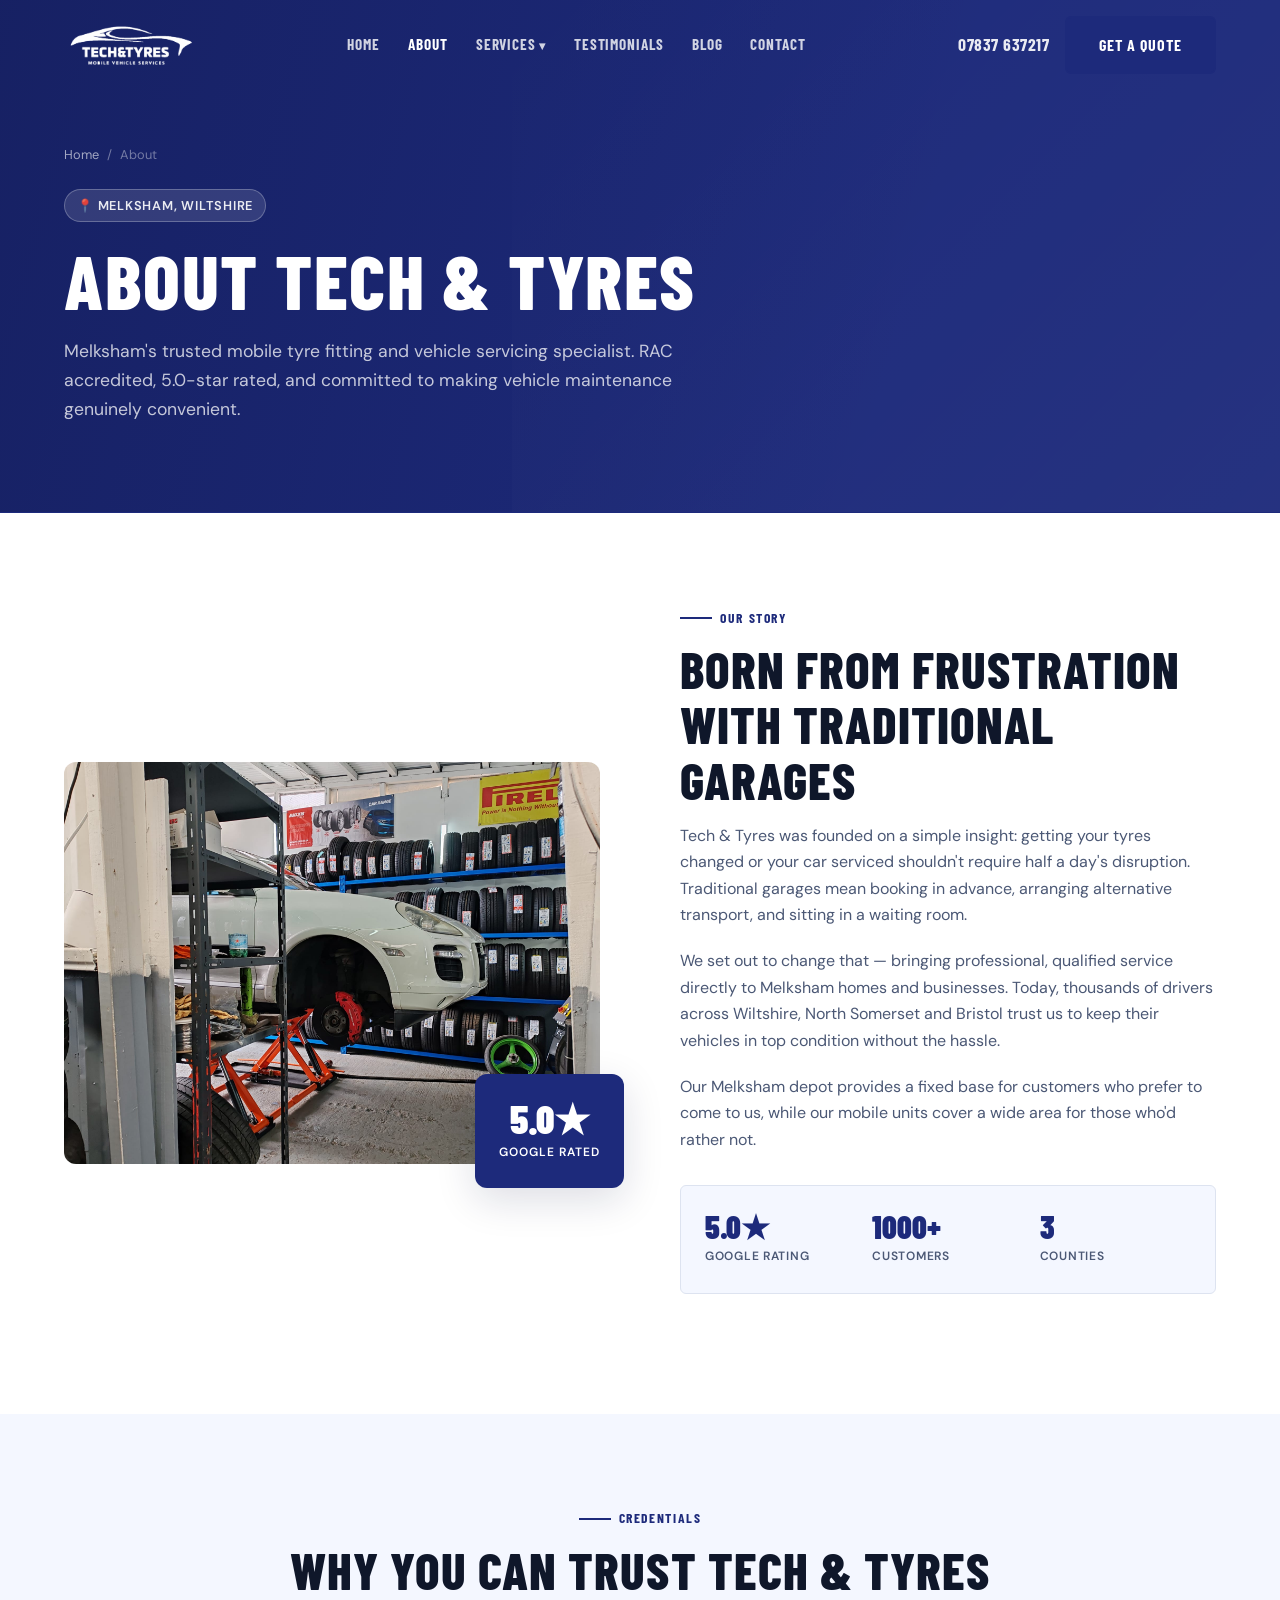
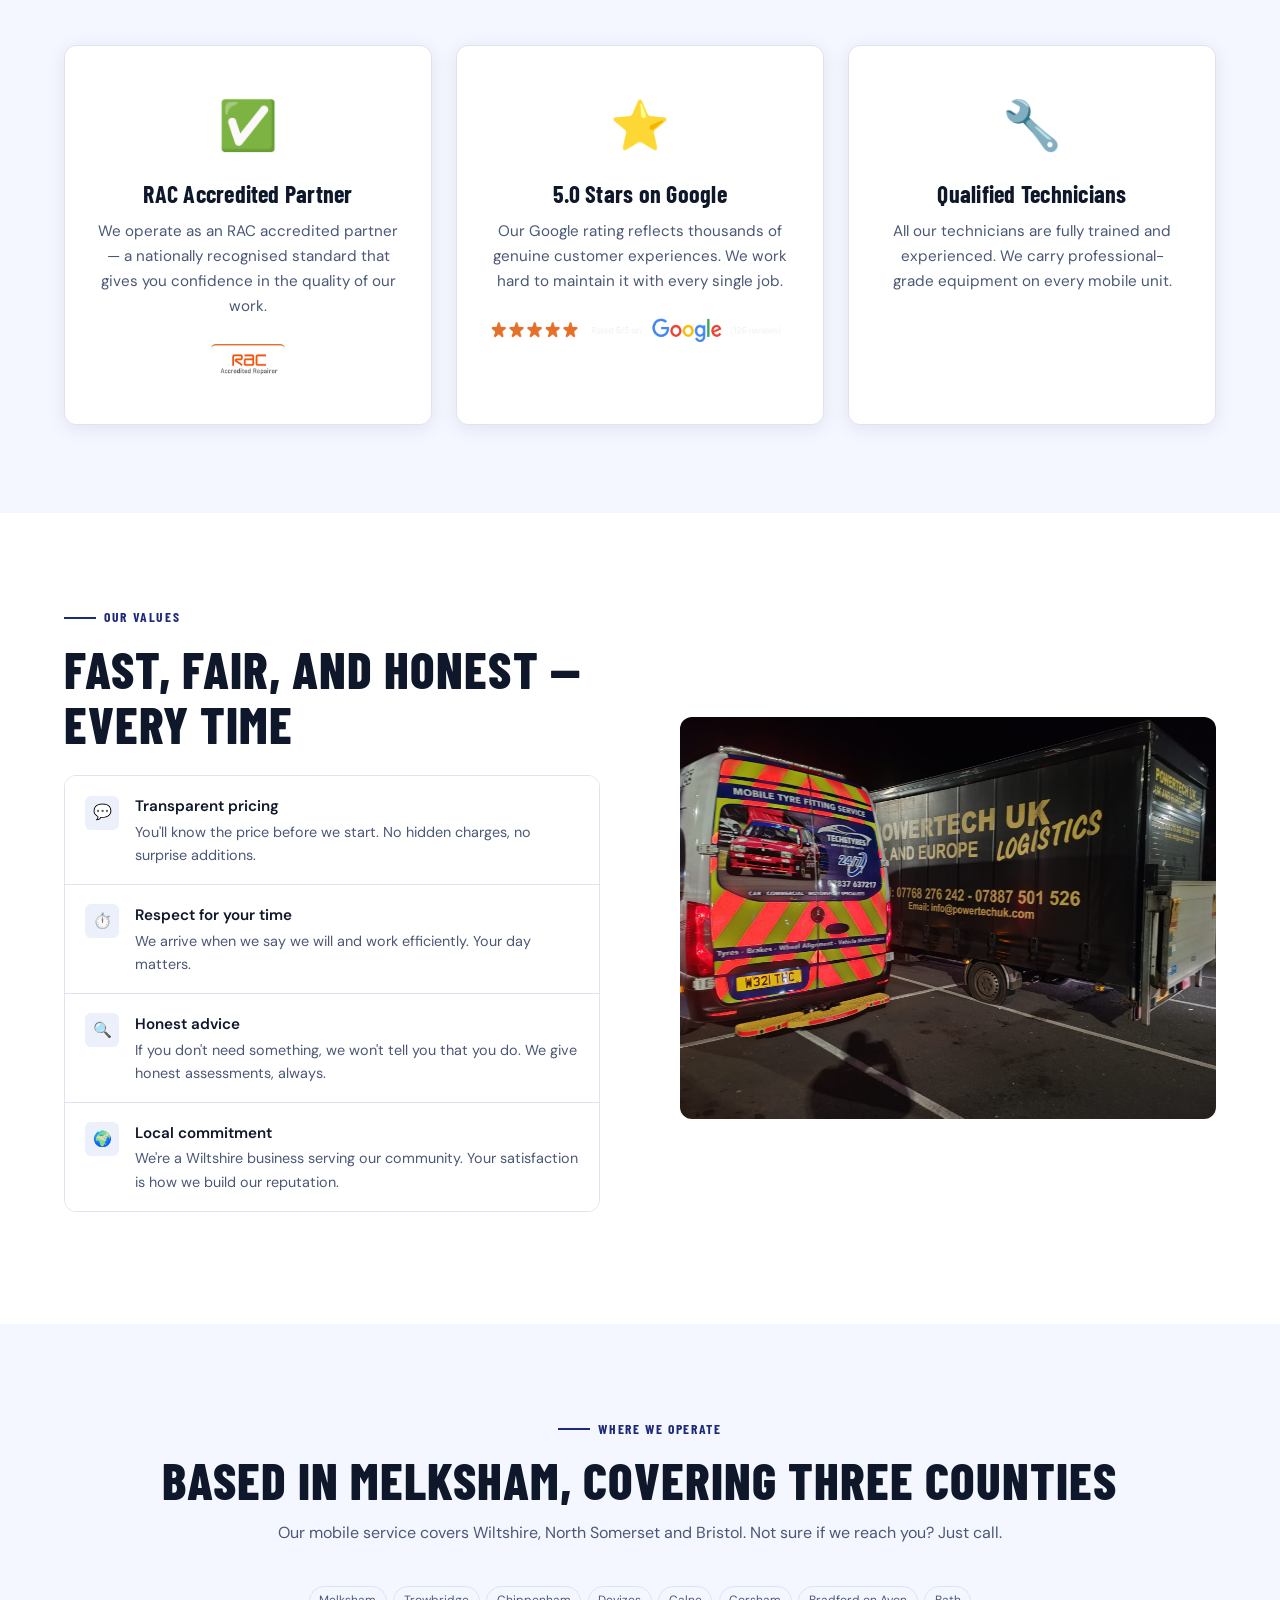
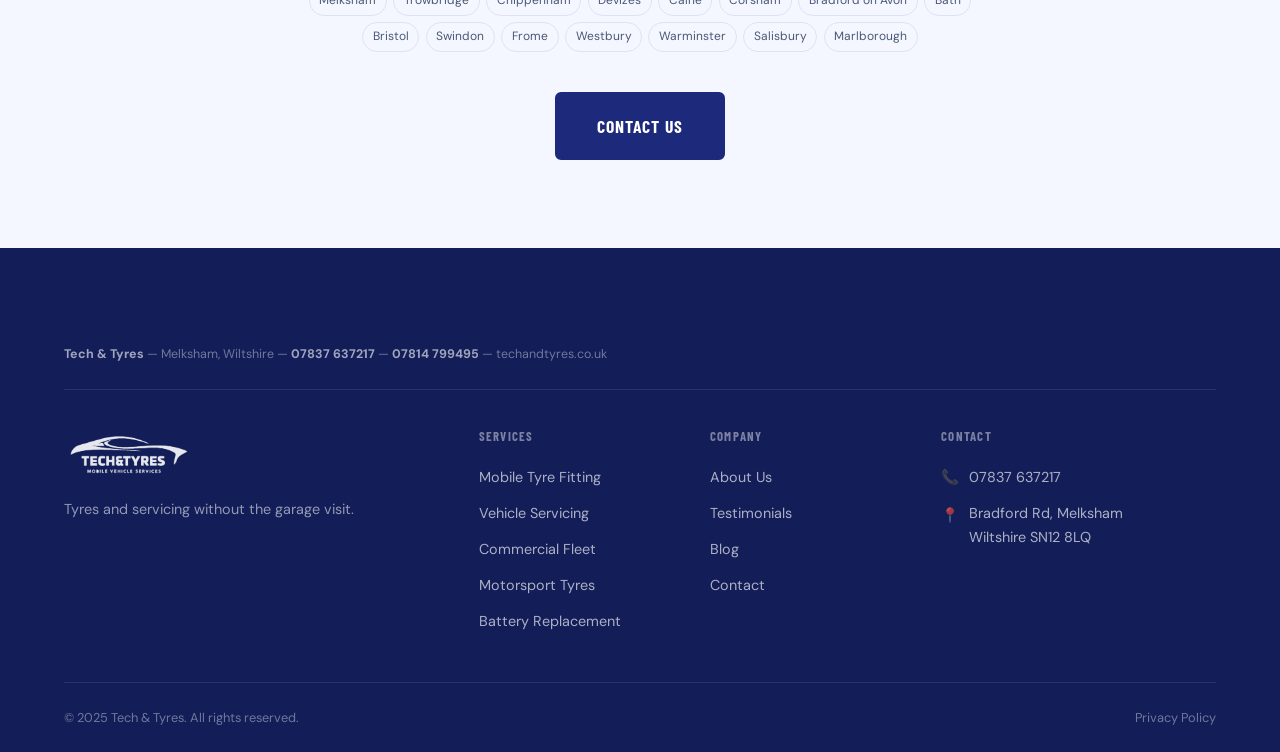
==== commit b357fad2: "remove all second mobile" ====
--- a/about.html
+++ b/about.html
@@ -4,7 +4,7 @@
   <meta charset="UTF-8">
   <meta name="viewport" content="width=device-width, initial-scale=1.0">
   <title>About Tech &amp; Tyres | Melksham, Wiltshire</title>
-  <meta name="description" content="About Tech &amp; Tyres — RAC approved mobile tyre fitting and vehicle servicing based in Melksham, Wiltshire. Trusted by thousands of drivers across Wiltshire, North Somerset and Bristol.">
+  <meta name="description" content="About Tech &amp; Tyres — RAC accredited mobile tyre fitting and vehicle servicing based in Melksham, Wiltshire. Trusted by thousands of drivers across Wiltshire, North Somerset and Bristol.">
   <link rel="canonical" href="https://techandtyres.co.uk/about">
   <link rel="icon" href="downloaded-images/favicon.png" type="image/png">
   <link rel="stylesheet" href="css/styles.css">
@@ -50,7 +50,7 @@
     <nav class="breadcrumb"><a href="index.html">Home</a><span>/</span><span>About</span></nav>
     <div class="location-tag">📍 Melksham, Wiltshire</div>
     <h1>About Tech &amp; Tyres</h1>
-    <p>Melksham's trusted mobile tyre fitting and vehicle servicing specialist. RAC approved, 5.0-star rated, and committed to making vehicle maintenance genuinely convenient.</p>
+    <p>Melksham's trusted mobile tyre fitting and vehicle servicing specialist. RAC accredited, 5.0-star rated, and committed to making vehicle maintenance genuinely convenient.</p>
   </div>
 </section>
 
@@ -91,9 +91,9 @@
     <div class="grid-3">
       <div class="sidebar-card reveal reveal-delay-1" style="text-align: center; padding: 2.5rem 2rem;">
         <div style="font-size: 3rem; margin-bottom: 1rem;">✅</div>
-        <h3 style="font-size: 1.5rem; margin-bottom: 0.75rem;">RAC Approved Partner</h3>
-        <p style="color: var(--text-muted); font-size: 0.95rem;">We operate as an RAC approved partner — a nationally recognised standard that gives you confidence in the quality of our work.</p>
-        <img src="downloaded-images/RAC.png" alt="RAC Approved" style="height: 40px; margin: 1.5rem auto 0;">
+        <h3 style="font-size: 1.5rem; margin-bottom: 0.75rem;">RAC Accredited Partner</h3>
+        <p style="color: var(--text-muted); font-size: 0.95rem;">We operate as an RAC accredited partner — a nationally recognised standard that gives you confidence in the quality of our work.</p>
+        <img src="downloaded-images/RAC.png" alt="RAC Accredited" style="height: 40px; margin: 1.5rem auto 0;">
       </div>
       <div class="sidebar-card reveal reveal-delay-2" style="text-align: center; padding: 2.5rem 2rem;">
         <div style="font-size: 3rem; margin-bottom: 1rem;">⭐</div>
@@ -168,7 +168,7 @@
         <li><a href="about.html">About Us</a></li><li><a href="testimonials.html">Testimonials</a></li><li><a href="blog.html">Blog</a></li><li><a href="contact.html">Contact</a></li>
       </ul></div>
       <div class="footer-col"><h5>Contact</h5>
-        <div class="footer-contact-item"><span class="footer-icon">📞</span><div><a href="tel:07837637217">07837 637217</a><br><a href="tel:07814799495">07814 799495</a></div></div>
+        <div class="footer-contact-item"><span class="footer-icon">📞</span><div><a href="tel:07837637217">07837 637217</a></div></div>
         <div class="footer-contact-item"><span class="footer-icon">📍</span><span>Bradford Rd, Melksham<br>Wiltshire SN12 8LQ</span></div>
       </div>
     </div>
--- a/css/styles.css
+++ b/css/styles.css
@@ -1,34 +1,34 @@
 /* ============================================================
    TECH & TYRES — Design System
-   Industrial Workshop Aesthetic
+   Corporate Navy & White
    Fonts: Barlow Condensed (headings) + DM Sans (body)
-   Accent: Molten Amber #F5820C on Near-Black #0C0C0C
+   Primary: Corporate Navy #1D2A7B on White
    ============================================================ */
 
 @import url('https://fonts.googleapis.com/css2?family=Barlow+Condensed:wght@400;600;700;800;900&family=DM+Sans:ital,opsz,wght@0,9..40,300;0,9..40,400;0,9..40,500;0,9..40,600;1,9..40,400&display=swap');
 
 /* ─── DESIGN TOKENS ─── */
 :root {
-  --bg:            #0D0D0D;
-  --bg-2:          #131313;
-  --bg-3:          #1A1A1A;
-  --bg-4:          #222222;
-  --card:          #181818;
-  --card-hover:    #202020;
-
-  --accent:        #F5820C;
-  --accent-light:  #FF9A30;
-  --accent-dark:   #D4690A;
-  --accent-glow:   rgba(245, 130, 12, 0.12);
-
-  --text:          #F0EDE9;
-  --text-muted:    #A8A5A2;
-  --text-faint:    #5A5A5A;
-  --border:        #242424;
-  --border-light:  #2E2E2E;
+  --bg:            #FFFFFF;
+  --bg-2:          #F4F7FF;
+  --bg-3:          #EBF0FA;
+  --bg-4:          #DDE6F5;
+  --card:          #FFFFFF;
+  --card-hover:    #F8FAFF;
+
+  --accent:        #1D2A7B;
+  --accent-light:  #2E3FA8;
+  --accent-dark:   #131D58;
+  --accent-glow:   rgba(29, 42, 123, 0.08);
+
+  --text:          #0F172A;
+  --text-muted:    #4B5875;
+  --text-faint:    #8A96AE;
+  --border:        #DDE3F0;
+  --border-light:  #EEF2FA;
 
   --steel:         #5B7FA6;
-  --success:       #3FB950;
+  --success:       #16A34A;
   --white:         #FFFFFF;
 
   --font-head:     'Barlow Condensed', sans-serif;
@@ -38,9 +38,9 @@
   --radius:        6px;
   --radius-lg:     12px;
 
-  --shadow:        0 4px 20px rgba(0,0,0,0.5);
-  --shadow-lg:     0 12px 40px rgba(0,0,0,0.7);
-  --shadow-accent: 0 0 30px rgba(245, 130, 12, 0.25);
+  --shadow:        0 4px 20px rgba(13, 19, 64, 0.08);
+  --shadow-lg:     0 12px 40px rgba(13, 19, 64, 0.14);
+  --shadow-accent: 0 0 30px rgba(29, 42, 123, 0.2);
 
   --transition:    0.25s ease;
   --transition-slow: 0.4s ease;
@@ -154,7 +154,7 @@
     transparent     12px,
     transparent     22px
   );
-  opacity: 0.6;
+  opacity: 0.3;
   margin: 1rem 0;
 }
 
@@ -176,7 +176,7 @@
 }
 .btn--primary {
   background: var(--accent);
-  color: var(--bg);
+  color: #FFFFFF;
   border-color: var(--accent);
 }
 .btn--primary:hover {
@@ -188,7 +188,7 @@
 .btn--outline {
   background: transparent;
   color: var(--text);
-  border-color: var(--border-light);
+  border-color: var(--border);
 }
 .btn--outline:hover {
   border-color: var(--accent);
@@ -202,7 +202,7 @@
 }
 .btn--ghost:hover {
   background: var(--accent);
-  color: var(--bg);
+  color: #FFFFFF;
 }
 .btn--lg {
   padding: 1.1rem 2.5rem;
@@ -224,11 +224,17 @@
   border-bottom: 1px solid transparent;
 }
 .header.scrolled {
-  background: rgba(13, 13, 13, 0.96);
+  background: rgba(255, 255, 255, 0.97);
   border-bottom-color: var(--border);
   backdrop-filter: blur(16px);
   -webkit-backdrop-filter: blur(16px);
-}
+  box-shadow: var(--shadow);
+}
+.header.scrolled .nav-links a { color: var(--text-muted); }
+.header.scrolled .nav-links a:hover,
+.header.scrolled .nav-links a.active { color: var(--accent); }
+.header.scrolled .header-phone { color: var(--accent); }
+.header.scrolled .hamburger span { background: var(--text); }
 .header-inner {
   display: flex;
   align-items: center;
@@ -256,13 +262,13 @@
   font-weight: 700;
   text-transform: uppercase;
   letter-spacing: 0.06em;
-  color: var(--text-muted);
+  color: rgba(255,255,255,0.8);
   padding: 0.5rem 0.75rem;
   border-radius: var(--radius);
   transition: color var(--transition);
 }
 .nav-links a:hover,
-.nav-links a.active { color: var(--accent); }
+.nav-links a.active { color: #FFFFFF; }
 
 /* Services dropdown */
 .nav-dropdown { position: relative; }
@@ -275,8 +281,8 @@
   position: absolute;
   top: calc(100% + 0.5rem);
   left: 0;
-  background: var(--bg-3);
-  border: 1px solid var(--border-light);
+  background: #FFFFFF;
+  border: 1px solid var(--border);
   border-radius: var(--radius);
   min-width: 260px;
   padding: 0.5rem 0;
@@ -290,8 +296,9 @@
   font-size: 0.88rem;
   border-radius: 0;
   white-space: nowrap;
-}
-.dropdown-menu a:hover { background: var(--bg-4); }
+  color: var(--text-muted);
+}
+.dropdown-menu a:hover { background: var(--bg-2); color: var(--accent); }
 
 .header-cta {
   display: flex;
@@ -302,10 +309,10 @@
   font-family: var(--font-head);
   font-size: 1.1rem;
   font-weight: 700;
-  color: var(--accent);
+  color: rgba(255,255,255,0.9);
   letter-spacing: 0.03em;
 }
-.header-phone:hover { color: var(--accent-light); }
+.header-phone:hover { color: #FFFFFF; }
 
 /* HAMBURGER */
 .hamburger {
@@ -320,7 +327,7 @@
   display: block;
   width: 24px;
   height: 2px;
-  background: var(--text);
+  background: rgba(255,255,255,0.9);
   transition: all var(--transition);
 }
 .hamburger.open span:nth-child(1) { transform: translateY(7px) rotate(45deg); }
@@ -332,7 +339,7 @@
   display: none;
   position: fixed;
   inset: 0;
-  background: var(--bg);
+  background: var(--accent);
   z-index: 999;
   padding: 6rem 2rem 2rem;
   flex-direction: column;
@@ -346,16 +353,16 @@
   font-weight: 800;
   text-transform: uppercase;
   letter-spacing: 0.04em;
-  color: var(--text);
+  color: rgba(255,255,255,0.9);
   padding: 0.5rem 0;
-  border-bottom: 1px solid var(--border);
+  border-bottom: 1px solid rgba(255,255,255,0.15);
   transition: color var(--transition);
 }
-.mobile-nav a:hover { color: var(--accent); }
+.mobile-nav a:hover { color: #FFFFFF; }
 .mobile-nav .mobile-sub {
   padding-left: 1.5rem;
   font-size: 1.4rem;
-  color: var(--text-muted);
+  color: rgba(255,255,255,0.65);
 }
 .mobile-nav-phone {
   margin-top: auto;
@@ -363,7 +370,7 @@
   font-family: var(--font-head);
   font-size: 1.5rem;
   font-weight: 700;
-  color: var(--accent);
+  color: #FFFFFF;
 }
 
 /* ─── HERO (HOMEPAGE) ─── */
@@ -373,7 +380,7 @@
   display: flex;
   align-items: center;
   overflow: hidden;
-  background: var(--bg);
+  background: var(--accent-dark);
 }
 .hero-bg {
   position: absolute;
@@ -381,8 +388,8 @@
   background-image: url('../downloaded-images/Hero.png');
   background-size: cover;
   background-position: center 30%;
-  opacity: 0.35;
-  filter: grayscale(30%);
+  opacity: 0.22;
+  filter: grayscale(20%);
 }
 .hero-bg::after {
   content: '';
@@ -390,9 +397,9 @@
   inset: 0;
   background: linear-gradient(
     105deg,
-    rgba(12,12,12,0.98) 0%,
-    rgba(12,12,12,0.82) 50%,
-    rgba(12,12,12,0.4) 100%
+    rgba(13, 19, 64, 0.97) 0%,
+    rgba(19, 29, 88, 0.85) 50%,
+    rgba(29, 42, 123, 0.55) 100%
   );
 }
 .hero-content {
@@ -412,7 +419,7 @@
   font-weight: 700;
   text-transform: uppercase;
   letter-spacing: 0.15em;
-  color: var(--accent);
+  color: rgba(255,255,255,0.7);
   margin-bottom: 1.25rem;
   opacity: 0;
   animation: fadeUp 0.6s ease 0.2s forwards;
@@ -421,23 +428,25 @@
   content: '';
   width: 2.5rem;
   height: 2px;
-  background: var(--accent);
+  background: rgba(255,255,255,0.5);
 }
 .hero h1 {
   font-size: clamp(3rem, 7vw, 6.5rem);
   font-weight: 900;
   line-height: 0.95;
   max-width: 14ch;
+  color: #FFFFFF;
   opacity: 0;
   animation: fadeUp 0.7s ease 0.35s forwards;
 }
 .hero h1 em {
   font-style: normal;
-  color: var(--accent);
+  color: #FFFFFF;
+  opacity: 0.85;
 }
 .hero-sub {
   font-size: clamp(1rem, 1.8vw, 1.2rem);
-  color: var(--text-muted);
+  color: rgba(255,255,255,0.72);
   max-width: 48ch;
   margin-top: 1.5rem;
   opacity: 0;
@@ -451,14 +460,31 @@
   opacity: 0;
   animation: fadeUp 0.7s ease 0.65s forwards;
 }
+.hero .btn--primary {
+  background: #FFFFFF;
+  color: var(--accent);
+  border-color: #FFFFFF;
+}
+.hero .btn--primary:hover {
+  background: rgba(255,255,255,0.92);
+  border-color: rgba(255,255,255,0.92);
+}
+.hero .btn--outline {
+  color: rgba(255,255,255,0.85);
+  border-color: rgba(255,255,255,0.35);
+}
+.hero .btn--outline:hover {
+  border-color: rgba(255,255,255,0.75);
+  color: #FFFFFF;
+}
 .hero-phone-cta {
   display: flex;
   align-items: center;
   gap: 0.75rem;
   margin-top: 2.5rem;
   padding: 1.25rem 2rem;
-  background: rgba(245, 130, 12, 0.08);
-  border: 1px solid rgba(245, 130, 12, 0.3);
+  background: rgba(255,255,255,0.08);
+  border: 1px solid rgba(255,255,255,0.2);
   border-radius: var(--radius);
   opacity: 0;
   animation: fadeUp 0.7s ease 0.8s forwards;
@@ -466,7 +492,7 @@
 }
 .hero-phone-cta .phone-icon {
   width: 42px; height: 42px;
-  background: var(--accent);
+  background: rgba(255,255,255,0.15);
   border-radius: 50%;
   display: flex; align-items: center; justify-content: center;
   font-size: 1.2rem;
@@ -476,14 +502,14 @@
   font-size: 0.75rem;
   text-transform: uppercase;
   letter-spacing: 0.1em;
-  color: var(--text-muted);
+  color: rgba(255,255,255,0.6);
   font-weight: 600;
 }
 .hero-phone-cta .phone-num {
   font-family: var(--font-head);
   font-size: 1.6rem;
   font-weight: 800;
-  color: var(--accent);
+  color: #FFFFFF;
   letter-spacing: 0.03em;
   line-height: 1;
 }
@@ -496,7 +522,7 @@
   flex-direction: column;
   align-items: center;
   gap: 0.5rem;
-  color: var(--text-faint);
+  color: rgba(255,255,255,0.4);
   font-size: 0.7rem;
   text-transform: uppercase;
   letter-spacing: 0.1em;
@@ -506,7 +532,7 @@
 .scroll-line {
   width: 1px;
   height: 3rem;
-  background: linear-gradient(to bottom, var(--accent), transparent);
+  background: linear-gradient(to bottom, rgba(255,255,255,0.4), transparent);
 }
 
 /* ─── TRUST BAR ─── */
@@ -575,19 +601,20 @@
   transition: all var(--transition);
   display: flex;
   flex-direction: column;
+  box-shadow: var(--shadow);
 }
 .service-card:hover {
   border-color: var(--accent);
   border-top-color: var(--accent);
   transform: translateY(-5px);
-  box-shadow: 0 12px 40px rgba(0,0,0,0.5), 0 0 0 0 transparent;
+  box-shadow: var(--shadow-lg);
 }
 .service-card-img {
   width: 100%;
   height: 220px;
   object-fit: cover;
   transition: transform 0.5s ease;
-  filter: brightness(0.92);
+  filter: brightness(0.96);
 }
 .service-card:hover .service-card-img { transform: scale(1.04); filter: brightness(1); }
 .service-card-img-wrap { overflow: hidden; }
@@ -638,6 +665,7 @@
   right: calc(16.66% + 1rem);
   height: 2px;
   background: repeating-linear-gradient(90deg, var(--accent) 0, var(--accent) 8px, transparent 8px, transparent 16px);
+  opacity: 0.3;
 }
 .process-step { text-align: center; }
 .process-step-num {
@@ -647,7 +675,7 @@
   color: var(--accent);
   line-height: 1;
   margin-bottom: 0;
-  opacity: 0.25;
+  opacity: 0.15;
 }
 .process-step-img {
   width: 100%;
@@ -674,7 +702,7 @@
   position: relative;
   overflow: hidden;
   padding: 6rem 0;
-  background: var(--bg);
+  background: var(--accent-dark);
 }
 .cta-banner-bg {
   position: absolute;
@@ -682,23 +710,23 @@
   background-image: url('../downloaded-images/cta.png');
   background-size: cover;
   background-position: center;
-  opacity: 0.2;
+  opacity: 0.1;
   filter: grayscale(50%);
 }
 .cta-banner-bg::after {
   content: '';
   position: absolute;
   inset: 0;
-  background: linear-gradient(90deg, rgba(12,12,12,0.95) 0%, rgba(12,12,12,0.7) 100%);
+  background: linear-gradient(90deg, rgba(13, 19, 64, 0.95) 0%, rgba(29, 42, 123, 0.8) 100%);
 }
 .cta-banner-content {
   position: relative;
   z-index: 2;
   text-align: center;
 }
-.cta-banner-content h2 { margin-bottom: 1rem; }
+.cta-banner-content h2 { margin-bottom: 1rem; color: #FFFFFF; }
 .cta-banner-content p {
-  color: var(--text-muted);
+  color: rgba(255,255,255,0.72);
   font-size: 1.1rem;
   margin: 0 auto 2.5rem;
 }
@@ -706,12 +734,29 @@
   font-family: var(--font-head);
   font-size: clamp(2.5rem, 5vw, 4rem);
   font-weight: 900;
-  color: var(--accent);
+  color: #FFFFFF;
   letter-spacing: 0.04em;
   display: block;
   margin-bottom: 2rem;
 }
-.cta-phone-large:hover { color: var(--accent-light); }
+.cta-phone-large:hover { color: rgba(255,255,255,0.85); }
+.cta-banner .btn--primary {
+  background: #FFFFFF;
+  color: var(--accent);
+  border-color: #FFFFFF;
+}
+.cta-banner .btn--primary:hover {
+  background: rgba(255,255,255,0.92);
+  border-color: rgba(255,255,255,0.92);
+}
+.cta-banner .btn--outline {
+  color: rgba(255,255,255,0.85);
+  border-color: rgba(255,255,255,0.35);
+}
+.cta-banner .btn--outline:hover {
+  border-color: rgba(255,255,255,0.75);
+  color: #FFFFFF;
+}
 
 /* ─── REVIEWS SECTION ─── */
 .reviews-section { background: var(--bg-2); }
@@ -740,7 +785,7 @@
   gap: 3px;
   font-size: 1.3rem;
 }
-.rating-stars span { color: var(--accent); }
+.rating-stars span { color: #F5820C; }
 .rating-num {
   font-family: var(--font-head);
   font-size: 3rem;
@@ -756,6 +801,7 @@
   overflow: hidden;
   background: var(--card);
   border: 1px solid var(--border);
+  box-shadow: var(--shadow);
 }
 .ghl-widget-wrap iframe {
   display: block;
@@ -766,7 +812,7 @@
 .ghl-placeholder {
   padding: 4rem 2rem;
   text-align: center;
-  border: 2px dashed var(--border-light);
+  border: 2px dashed var(--border);
   border-radius: var(--radius-lg);
   background: var(--card);
 }
@@ -782,7 +828,7 @@
 }
 .ghl-placeholder code {
   display: inline-block;
-  background: var(--bg-4);
+  background: var(--bg-3);
   padding: 0.2rem 0.6rem;
   border-radius: 4px;
   font-size: 0.85rem;
@@ -804,7 +850,7 @@
   bottom: -1.5rem;
   right: -1.5rem;
   background: var(--accent);
-  color: var(--bg);
+  color: #FFFFFF;
   padding: 1.5rem;
   border-radius: var(--radius-lg);
   text-align: center;
@@ -832,7 +878,7 @@
   gap: 1rem;
   margin: 2rem 0;
   padding: 1.5rem;
-  background: var(--card);
+  background: var(--bg-2);
   border: 1px solid var(--border);
   border-radius: var(--radius);
 }
@@ -872,7 +918,7 @@
   transition: background var(--transition);
 }
 .feature-item:last-child { border-bottom: none; }
-.feature-item:hover { background: var(--card-hover); }
+.feature-item:hover { background: var(--bg-2); }
 .feature-icon {
   width: 34px; height: 34px;
   background: var(--bg-3);
@@ -894,8 +940,8 @@
 /* ─── PAGE HERO (Inner pages) ─── */
 .page-hero {
   padding: 9rem 0 4rem;
-  background: var(--bg-2);
-  border-bottom: 1px solid var(--border);
+  background: var(--accent);
+  border-bottom: 1px solid transparent;
   position: relative;
   overflow: hidden;
 }
@@ -903,9 +949,16 @@
   content: '';
   position: absolute;
   top: 0; right: 0;
-  width: 50%;
+  width: 60%;
   height: 100%;
-  background: linear-gradient(135deg, transparent 0%, rgba(245,130,12,0.04) 100%);
+  background: linear-gradient(135deg, transparent 0%, rgba(255,255,255,0.04) 100%);
+  pointer-events: none;
+}
+.page-hero::after {
+  content: '';
+  position: absolute;
+  inset: 0;
+  background: linear-gradient(105deg, rgba(13, 19, 64, 0.4) 0%, transparent 70%);
   pointer-events: none;
 }
 .page-hero-inner { position: relative; z-index: 2; }
@@ -914,21 +967,21 @@
   align-items: center;
   gap: 0.5rem;
   font-size: 0.8rem;
-  color: var(--text-muted);
+  color: rgba(255,255,255,0.6);
   margin-bottom: 1.5rem;
   flex-wrap: wrap;
 }
-.breadcrumb a { color: var(--text-muted); transition: color var(--transition); }
-.breadcrumb a:hover { color: var(--accent); }
-.breadcrumb span { color: var(--text-faint); }
-.page-hero h1 { max-width: 20ch; margin-bottom: 1rem; }
+.breadcrumb a { color: rgba(255,255,255,0.6); transition: color var(--transition); }
+.breadcrumb a:hover { color: #FFFFFF; }
+.breadcrumb span { color: rgba(255,255,255,0.4); }
+.page-hero h1 { max-width: 20ch; margin-bottom: 1rem; color: #FFFFFF; }
 .page-hero .location-tag {
   display: inline-flex;
   align-items: center;
   gap: 0.4rem;
-  background: var(--accent-glow);
-  border: 1px solid rgba(245,130,12,0.3);
-  color: var(--accent);
+  background: rgba(255,255,255,0.12);
+  border: 1px solid rgba(255,255,255,0.25);
+  color: rgba(255,255,255,0.9);
   padding: 0.3rem 0.75rem;
   border-radius: 100px;
   font-size: 0.8rem;
@@ -938,10 +991,27 @@
   margin-bottom: 1rem;
 }
 .page-hero p {
-  color: var(--text-muted);
+  color: rgba(255,255,255,0.75);
   font-size: 1.1rem;
   max-width: 56ch;
   margin: 0.75rem 0 1.5rem;
+}
+.page-hero .btn--primary {
+  background: #FFFFFF;
+  color: var(--accent);
+  border-color: #FFFFFF;
+}
+.page-hero .btn--primary:hover {
+  background: rgba(255,255,255,0.92);
+  border-color: rgba(255,255,255,0.92);
+}
+.page-hero .btn--outline {
+  color: rgba(255,255,255,0.85);
+  border-color: rgba(255,255,255,0.35);
+}
+.page-hero .btn--outline:hover {
+  border-color: rgba(255,255,255,0.75);
+  color: #FFFFFF;
 }
 
 /* ─── SERVICE DETAIL PAGE ─── */
@@ -957,6 +1027,7 @@
   margin-bottom: 2rem;
   aspect-ratio: 16/9;
   object-fit: cover;
+  box-shadow: var(--shadow-lg);
 }
 .service-detail-gallery {
   display: grid;
@@ -969,6 +1040,7 @@
   aspect-ratio: 4/3;
   object-fit: cover;
   width: 100%;
+  box-shadow: var(--shadow);
 }
 
 /* Sidebar */
@@ -984,6 +1056,7 @@
   border: 1px solid var(--border);
   border-radius: var(--radius-lg);
   padding: 1.5rem;
+  box-shadow: var(--shadow);
 }
 .sidebar-card h4 {
   font-size: 0.8rem;
@@ -997,27 +1070,27 @@
 }
 .sidebar-cta-card {
   background: var(--accent);
-  color: var(--bg);
+  color: #FFFFFF;
   border-color: var(--accent);
 }
-.sidebar-cta-card h4 { color: rgba(0,0,0,0.6); border-color: rgba(0,0,0,0.12); }
-.sidebar-cta-card p { color: rgba(0,0,0,0.75); font-size: 0.9rem; margin-bottom: 1.25rem; max-width: none; }
+.sidebar-cta-card h4 { color: rgba(255,255,255,0.6); border-color: rgba(255,255,255,0.15); }
+.sidebar-cta-card p { color: rgba(255,255,255,0.78); font-size: 0.9rem; margin-bottom: 1.25rem; max-width: none; }
 .sidebar-cta-card .btn--primary {
-  background: var(--bg);
+  background: #FFFFFF;
   color: var(--accent);
-  border-color: var(--bg);
+  border-color: #FFFFFF;
   width: 100%;
   justify-content: center;
 }
 .sidebar-cta-card .btn--primary:hover {
-  background: var(--bg-2);
-  border-color: var(--bg-2);
+  background: rgba(255,255,255,0.92);
+  border-color: rgba(255,255,255,0.92);
 }
 .sidebar-phone {
   font-family: var(--font-head);
   font-size: 1.8rem;
   font-weight: 800;
-  color: var(--bg);
+  color: #FFFFFF;
   letter-spacing: 0.03em;
   display: block;
   margin-bottom: 0.25rem;
@@ -1042,7 +1115,7 @@
   gap: 0.4rem;
 }
 .coverage-tag {
-  background: var(--bg-4);
+  background: var(--bg-2);
   border: 1px solid var(--border);
   padding: 0.25rem 0.6rem;
   border-radius: 100px;
@@ -1051,7 +1124,7 @@
 }
 
 /* ─── FAQ ACCORDION ─── */
-.faq-list { display: flex; flex-direction: column; gap: 0; border: 1px solid var(--border); border-radius: var(--radius-lg); overflow: hidden; }
+.faq-list { display: flex; flex-direction: column; gap: 0; border: 1px solid var(--border); border-radius: var(--radius-lg); overflow: hidden; box-shadow: var(--shadow); }
 .faq-item {
   border-bottom: 1px solid var(--border);
   overflow: hidden;
@@ -1074,10 +1147,10 @@
   text-align: left;
   transition: color var(--transition), background var(--transition);
 }
-.faq-question:hover { color: var(--accent); background: var(--card-hover); }
+.faq-question:hover { color: var(--accent); background: var(--bg-2); }
 .faq-icon {
   width: 24px; height: 24px;
-  border: 1px solid var(--border-light);
+  border: 1px solid var(--border);
   border-radius: 50%;
   display: flex; align-items: center; justify-content: center;
   font-size: 1rem;
@@ -1113,6 +1186,7 @@
   border: 1px solid var(--border);
   border-radius: var(--radius-lg);
   padding: 2.5rem;
+  box-shadow: var(--shadow);
 }
 .contact-form h3 { font-size: 1.8rem; margin-bottom: 0.5rem; }
 .contact-form > p { color: var(--text-muted); margin-bottom: 2rem; font-size: 0.95rem; }
@@ -1131,8 +1205,8 @@
 .form-group textarea,
 .form-group select {
   width: 100%;
-  background: var(--bg-3);
-  border: 1px solid var(--border-light);
+  background: var(--bg-2);
+  border: 1px solid var(--border);
   border-radius: var(--radius);
   padding: 0.85rem 1rem;
   color: var(--text);
@@ -1140,16 +1214,18 @@
   appearance: none;
 }
 .form-group select {
-  background-image: url("data:image/svg+xml,%3Csvg xmlns='http://www.w3.org/2000/svg' width='12' height='8' viewBox='0 0 12 8'%3E%3Cpath d='M1 1l5 5 5-5' stroke='%239A9898' stroke-width='1.5' fill='none' stroke-linecap='round'/%3E%3C/svg%3E");
+  background-image: url("data:image/svg+xml,%3Csvg xmlns='http://www.w3.org/2000/svg' width='12' height='8' viewBox='0 0 12 8'%3E%3Cpath d='M1 1l5 5 5-5' stroke='%234B5875' stroke-width='1.5' fill='none' stroke-linecap='round'/%3E%3C/svg%3E");
   background-repeat: no-repeat;
   background-position: right 1rem center;
   padding-right: 2.5rem;
+  background-color: var(--bg-2);
 }
 .form-group input:focus,
 .form-group textarea:focus,
 .form-group select:focus {
   outline: none;
   border-color: var(--accent);
+  background: var(--bg);
 }
 .form-group input::placeholder,
 .form-group textarea::placeholder { color: var(--text-faint); }
@@ -1162,6 +1238,7 @@
   border: 1px solid var(--border);
   border-radius: var(--radius-lg);
   padding: 1.75rem;
+  box-shadow: var(--shadow);
 }
 .contact-info-card h4 {
   font-size: 1rem;
@@ -1179,7 +1256,7 @@
 .contact-detail:last-child { margin-bottom: 0; }
 .contact-detail-icon {
   width: 34px; height: 34px;
-  background: var(--bg-3);
+  background: var(--bg-2);
   border: 1px solid var(--border);
   border-radius: var(--radius);
   display: flex; align-items: center; justify-content: center;
@@ -1219,7 +1296,6 @@
   height: 100%;
   border: none;
   display: block;
-  filter: grayscale(20%) invert(0.92) hue-rotate(180deg) brightness(0.85);
 }
 .hours-table { width: 100%; }
 .hours-table tr { border-bottom: 1px solid var(--border); }
@@ -1243,10 +1319,11 @@
   flex-direction: column;
   gap: 1rem;
   transition: border-color var(--transition), transform var(--transition);
-}
-.testimonial-card:hover { border-color: var(--border-light); transform: translateY(-2px); }
+  box-shadow: var(--shadow);
+}
+.testimonial-card:hover { border-color: var(--accent); transform: translateY(-2px); }
 .testimonial-stars { display: flex; gap: 2px; margin-bottom: 0.25rem; }
-.testimonial-stars span { color: var(--accent); font-size: 0.9rem; }
+.testimonial-stars span { color: #F5820C; font-size: 0.9rem; }
 .testimonial-text {
   color: var(--text-muted);
   font-size: 0.93rem;
@@ -1264,14 +1341,14 @@
 }
 .testimonial-avatar {
   width: 38px; height: 38px;
-  background: var(--bg-3);
-  border: 1px solid var(--border-light);
+  background: var(--bg-2);
+  border: 1px solid var(--border);
   border-radius: 50%;
   display: flex; align-items: center; justify-content: center;
   font-family: var(--font-head);
   font-size: 1rem;
   font-weight: 700;
-  color: var(--text-muted);
+  color: var(--accent);
   flex-shrink: 0;
 }
 .testimonial-author strong {
@@ -1297,6 +1374,7 @@
   border-radius: var(--radius);
   padding: 1.25rem;
   transition: all var(--transition);
+  box-shadow: var(--shadow);
 }
 .related-service-card:hover {
   border-color: var(--accent);
@@ -1304,7 +1382,7 @@
 }
 .related-service-icon {
   width: 40px; height: 40px;
-  background: var(--bg-3);
+  background: var(--bg-2);
   border: 1px solid var(--border);
   border-radius: var(--radius);
   display: flex; align-items: center; justify-content: center;
@@ -1323,8 +1401,8 @@
 
 /* ─── FOOTER ─── */
 .footer {
-  background: var(--bg-2);
-  border-top: 1px solid var(--border);
+  background: var(--accent-dark);
+  border-top: none;
   padding: 5rem 0 0;
 }
 .footer-grid {
@@ -1334,9 +1412,9 @@
   margin-bottom: 3rem;
 }
 .footer-brand { }
-.footer-logo { height: 48px; margin-bottom: 1.25rem; }
+.footer-logo { height: 48px; margin-bottom: 1.25rem; filter: brightness(0) invert(1); opacity: 0.9; }
 .footer-tagline {
-  color: var(--text-muted);
+  color: rgba(255,255,255,0.55);
   font-size: 0.9rem;
   margin-bottom: 1.5rem;
   max-width: 30ch;
@@ -1347,21 +1425,22 @@
 }
 .footer-social a {
   width: 38px; height: 38px;
-  background: var(--bg-4);
-  border: 1px solid var(--border);
+  background: rgba(255,255,255,0.08);
+  border: 1px solid rgba(255,255,255,0.15);
   border-radius: var(--radius);
   display: flex; align-items: center; justify-content: center;
   font-size: 1rem;
+  color: rgba(255,255,255,0.7);
   transition: all var(--transition);
 }
-.footer-social a:hover { border-color: var(--accent); color: var(--accent); }
+.footer-social a:hover { border-color: rgba(255,255,255,0.4); color: #FFFFFF; }
 
 .footer-col h5 {
   font-size: 0.8rem;
   font-weight: 700;
   text-transform: uppercase;
   letter-spacing: 0.1em;
-  color: var(--text-muted);
+  color: rgba(255,255,255,0.45);
   margin-bottom: 1.25rem;
 }
 .footer-links {
@@ -1371,10 +1450,10 @@
 }
 .footer-links a {
   font-size: 0.9rem;
-  color: var(--text-muted);
+  color: rgba(255,255,255,0.65);
   transition: color var(--transition);
 }
-.footer-links a:hover { color: var(--accent); }
+.footer-links a:hover { color: #FFFFFF; }
 
 .footer-contact-item {
   display: flex;
@@ -1382,13 +1461,13 @@
   gap: 0.6rem;
   margin-bottom: 0.75rem;
 }
-.footer-contact-item span { font-size: 0.9rem; color: var(--text-muted); }
-.footer-contact-item a { font-size: 0.9rem; color: var(--text-muted); transition: color var(--transition); }
-.footer-contact-item a:hover { color: var(--accent); }
-.footer-icon { color: var(--accent); flex-shrink: 0; font-size: 0.9rem; margin-top: 0.15rem; }
+.footer-contact-item span { font-size: 0.9rem; color: rgba(255,255,255,0.65); }
+.footer-contact-item a { font-size: 0.9rem; color: rgba(255,255,255,0.65); transition: color var(--transition); }
+.footer-contact-item a:hover { color: #FFFFFF; }
+.footer-icon { color: rgba(255,255,255,0.5); flex-shrink: 0; font-size: 0.9rem; margin-top: 0.15rem; }
 
 .footer-bottom {
-  border-top: 1px solid var(--border);
+  border-top: 1px solid rgba(255,255,255,0.1);
   padding: 1.5rem 0;
   display: flex;
   align-items: center;
@@ -1396,23 +1475,23 @@
   gap: 1rem;
   flex-wrap: wrap;
 }
-.footer-bottom p { font-size: 0.8rem; color: var(--text-faint); margin: 0; max-width: none; }
-.footer-bottom a { color: var(--text-faint); transition: color var(--transition); }
-.footer-bottom a:hover { color: var(--accent); }
+.footer-bottom p { font-size: 0.8rem; color: rgba(255,255,255,0.4); margin: 0; max-width: none; }
+.footer-bottom a { color: rgba(255,255,255,0.4); transition: color var(--transition); }
+.footer-bottom a:hover { color: #FFFFFF; }
 .footer-nap {
-  border-bottom: 1px solid var(--border);
+  border-bottom: 1px solid rgba(255,255,255,0.1);
   padding: 1rem 0 1.5rem;
   margin-bottom: 2.5rem;
 }
 .footer-nap p {
   font-size: 0.78rem;
-  color: var(--text-faint);
+  color: rgba(255,255,255,0.4);
   margin: 0;
   max-width: none;
 }
-.footer-nap strong { color: var(--text-muted); }
-.footer-nap a { color: var(--text-faint); transition: color var(--transition); }
-.footer-nap a:hover { color: var(--accent); }
+.footer-nap strong { color: rgba(255,255,255,0.6); }
+.footer-nap a { color: rgba(255,255,255,0.4); transition: color var(--transition); }
+.footer-nap a:hover { color: #FFFFFF; }
 
 /* ─── MOBILE STICKY CTA ─── */
 .mobile-sticky-cta {
@@ -1423,7 +1502,7 @@
   background: var(--accent);
   padding: 1rem 1.5rem;
   text-align: center;
-  box-shadow: 0 -4px 20px rgba(0,0,0,0.4);
+  box-shadow: 0 -4px 20px rgba(13, 19, 64, 0.25);
 }
 .mobile-sticky-cta a {
   font-family: var(--font-head);
@@ -1431,7 +1510,7 @@
   font-weight: 800;
   text-transform: uppercase;
   letter-spacing: 0.06em;
-  color: var(--bg);
+  color: #FFFFFF;
 }
 
 /* ─── ANIMATIONS ─── */
@@ -1520,10 +1599,12 @@
   display: flex;
   flex-direction: column;
   transition: border-color 0.2s, transform 0.2s;
+  box-shadow: var(--shadow);
 }
 .blog-card:hover {
   border-color: var(--accent);
   transform: translateY(-4px);
+  box-shadow: var(--shadow-lg);
 }
 .blog-card-img {
   width: 100%;
@@ -1555,7 +1636,7 @@
 .post-category-tag {
   display: inline-block;
   background: var(--accent-glow);
-  border: 1px solid rgba(245,130,12,0.3);
+  border: 1px solid rgba(29, 42, 123, 0.2);
   color: var(--accent);
   font-size: 0.7rem;
   font-weight: 700;
@@ -1648,7 +1729,7 @@
 .article-body li { margin-bottom: 0.5rem; }
 .article-body strong { color: var(--text); font-weight: 600; }
 .article-body .article-highlight {
-  background: var(--bg-3);
+  background: var(--bg-2);
   border-left: 3px solid var(--accent);
   border-radius: 0 var(--radius) var(--radius) 0;
   padding: 1.25rem 1.5rem;
@@ -1657,7 +1738,7 @@
   font-style: italic;
 }
 .article-body .article-cta-inline {
-  background: var(--card);
+  background: var(--bg-2);
   border: 1px solid var(--border);
   border-radius: var(--radius-lg);
   padding: 2rem;
@@ -1686,6 +1767,7 @@
   padding: 1.25rem;
   text-decoration: none;
   transition: border-color 0.2s;
+  box-shadow: var(--shadow);
 }
 .related-post-card:hover { border-color: var(--accent); }
 .related-post-card h5 {
